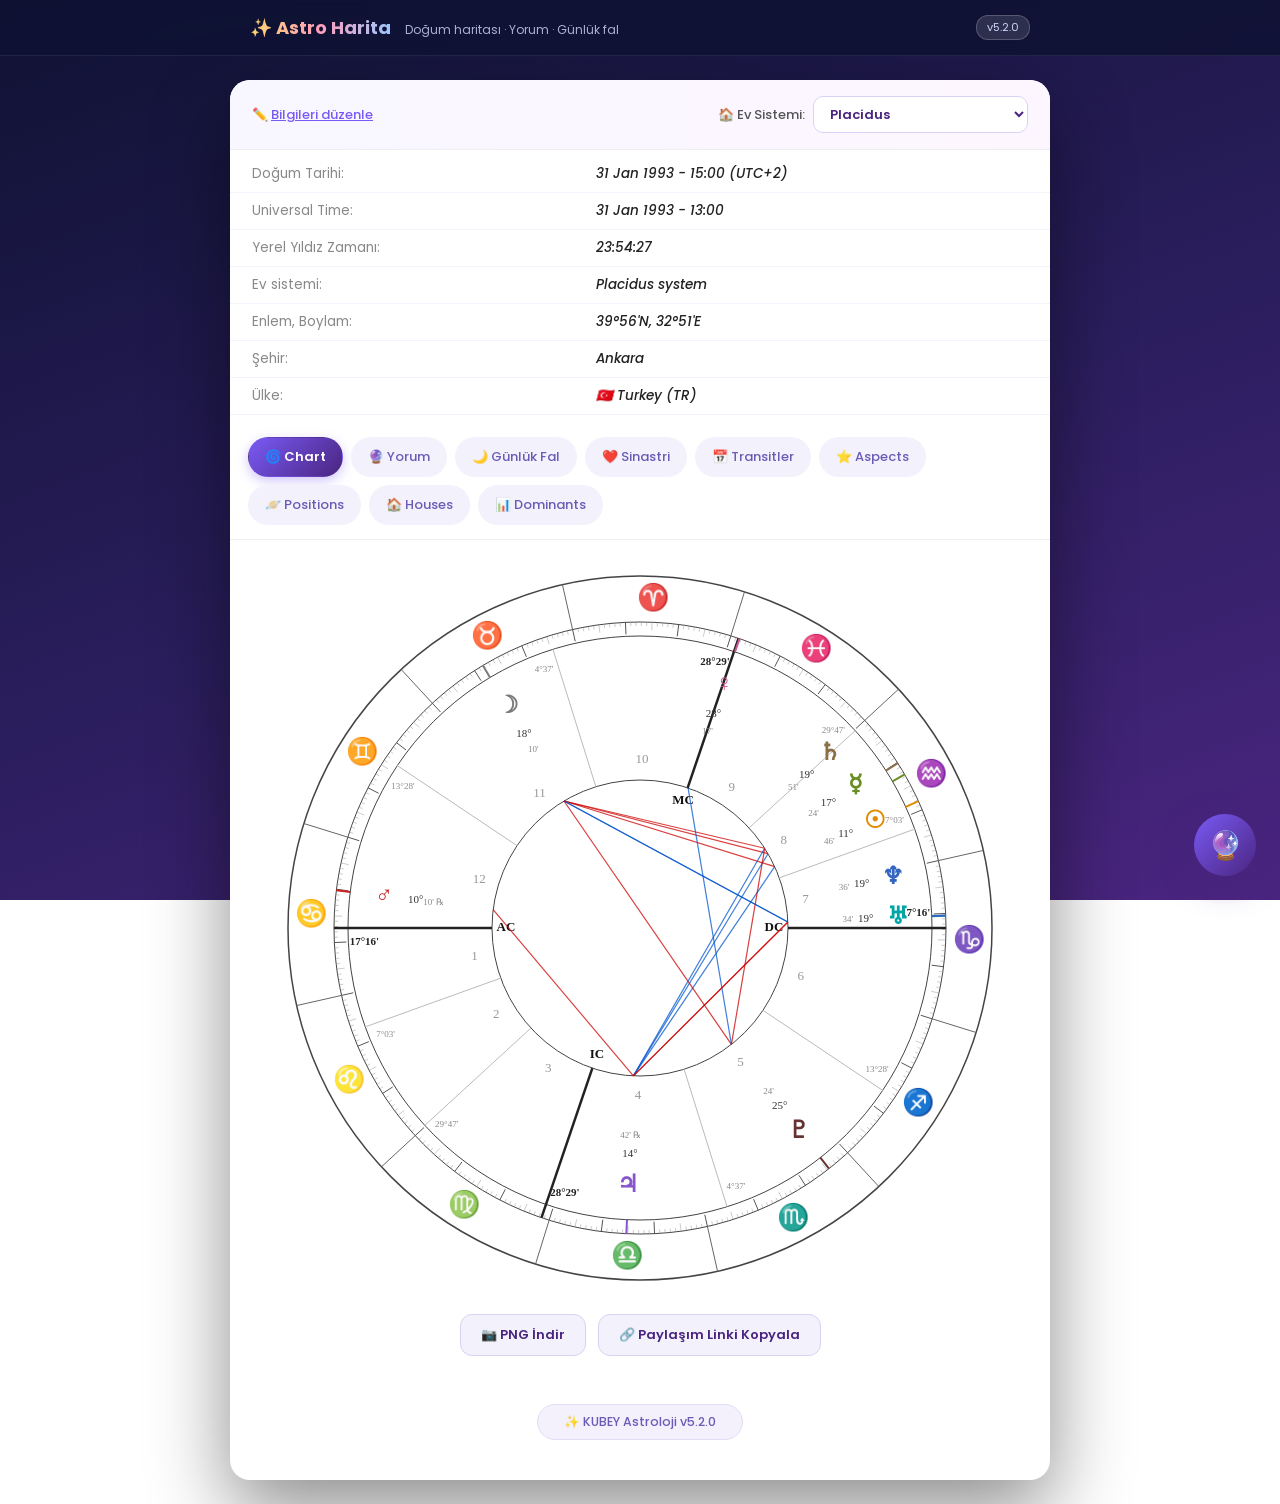
==== astrology.html @ 1fb25873 "v5.2.0 - Chatbot önce tüm harita verisini öğrenir (gezegenler, evler, açılar, elementler, bugünün tr" ====
<!DOCTYPE html>
<html lang="tr">
<head>
    <meta charset="UTF-8">
    <meta name="viewport" content="width=device-width, initial-scale=1.0">
    <title>Astro Harita - Doğum Haritası, Yorum & Günlük Fal</title>
    <meta name="theme-color" content="#2b1e5e">
    <link rel="manifest" href="manifest.json">
    <link rel="icon" type="image/png" href="icon-192.png">
    <link rel="apple-touch-icon" href="icon-192.png">
    <meta name="apple-mobile-web-app-capable" content="yes">
    <meta name="apple-mobile-web-app-status-bar-style" content="black-translucent">
    <link rel="preconnect" href="https://fonts.googleapis.com">
    <link href="https://fonts.googleapis.com/css2?family=Poppins:wght@300;400;500;600;700&display=swap" rel="stylesheet">
    <link rel="stylesheet" href="astrology.css?v=5.2.0">
</head>
<body>
    <!-- Üst Bar -->
    <div class="top-bar">
        <div class="top-bar-inner">
            <div>
                <span class="top-bar-title">✨ Astro Harita</span>
                <span class="top-bar-sub">Doğum haritası · Yorum · Günlük fal</span>
            </div>
            <span class="badge">v5.2.0</span>
        </div>
    </div>

    <div class="page">
        <!-- Kontrol satırı -->
        <div class="edit-link-row">
            <a href="#" id="edit-toggle">✏️ <span>Bilgileri düzenle</span></a>
            <span class="hsys-picker">
                <label for="house-system">🏠 Ev Sistemi:</label>
                <select id="house-system">
                    <option value="placidus" selected>Placidus</option>
                    <option value="koch">Koch</option>
                    <option value="whole">Whole Sign (Bütün Burç)</option>
                    <option value="equal">Equal (Eşit Ev)</option>
                    <option value="porphyry">Porphyry</option>
                    <option value="regiomontanus">Regiomontanus</option>
                    <option value="campanus">Campanus</option>
                </select>
            </span>
        </div>

        <!-- Doğum Bilgileri Formu -->
        <div class="birth-form" id="birth-form" style="display:none;">
            <div class="form-grid">
                <div>
                    <label>Doğum Tarihi</label>
                    <input type="date" id="birth-date" value="1993-01-31">
                </div>
                <div>
                    <label>Doğum Saati</label>
                    <input type="time" id="birth-time" value="15:00">
                </div>
                <div>
                    <label>Şehir</label>
                    <select id="city">
                        <option value="ankara" data-lat="39.9334" data-lon="32.8597" data-tz="2" selected>Ankara</option>
                        <option value="istanbul" data-lat="41.0082" data-lon="28.9784" data-tz="2">İstanbul</option>
                        <option value="izmir" data-lat="38.4237" data-lon="27.1428" data-tz="2">İzmir</option>
                        <option value="antalya" data-lat="36.8969" data-lon="30.7133" data-tz="2">Antalya</option>
                        <option value="bursa" data-lat="40.1885" data-lon="29.0610" data-tz="2">Bursa</option>
                        <option value="adana" data-lat="37.0000" data-lon="35.3213" data-tz="2">Adana</option>
                        <option value="konya" data-lat="37.8746" data-lon="32.4932" data-tz="2">Konya</option>
                        <option value="trabzon" data-lat="41.0027" data-lon="39.7168" data-tz="2">Trabzon</option>
                        <option value="diyarbakir" data-lat="37.9144" data-lon="40.2306" data-tz="2">Diyarbakır</option>
                        <option value="van" data-lat="38.4891" data-lon="43.4089" data-tz="2">Van</option>
                    </select>
                </div>
            </div>
            <button id="calc-btn" class="calc-btn">✨ Haritayı Hesapla</button>
        </div>

        <!-- Bilgi Tablosu -->
        <table class="info-table">
            <tr><td class="label">Doğum Tarihi:</td><td class="value" id="info-date">-</td></tr>
            <tr><td class="label">Universal Time:</td><td class="value" id="info-ut">-</td></tr>
            <tr><td class="label">Yerel Yıldız Zamanı:</td><td class="value" id="info-lst">-</td></tr>
            <tr><td class="label">Ev sistemi:</td><td class="value" id="info-hsys"><i>Placidus system</i></td></tr>
            <tr><td class="label">Enlem, Boylam:</td><td class="value" id="info-coords">-</td></tr>
            <tr><td class="label">Şehir:</td><td class="value" id="info-city">-</td></tr>
            <tr><td class="label">Ülke:</td><td class="value">🇹🇷 <i>Turkey (TR)</i></td></tr>
        </table>

        <!-- Sekmeler -->
        <div class="tabs">
            <button class="tab active" data-tab="chart">🌀 Chart</button>
            <button class="tab" data-tab="yorum">🔮 Yorum</button>
            <button class="tab" data-tab="daily">🌙 Günlük Fal</button>
            <button class="tab" data-tab="synastry">❤️ Sinastri</button>
            <button class="tab" data-tab="transits">📅 Transitler</button>
            <button class="tab" data-tab="aspects">⭐ Aspects</button>
            <button class="tab" data-tab="positions">🪐 Positions</button>
            <button class="tab" data-tab="houses">🏠 Houses</button>
            <button class="tab" data-tab="dominants">📊 Dominants</button>
        </div>

        <!-- Sekme İçerikleri -->
        <div class="tab-content active" id="tab-chart">
            <div class="chart-holder">
                <canvas id="wheel" width="740" height="740"></canvas>
            </div>
            <div class="chart-actions">
                <button id="btn-png" class="action-btn">📷 PNG İndir</button>
                <button id="btn-share" class="action-btn">🔗 Paylaşım Linki Kopyala</button>
            </div>
        </div>

        <div class="tab-content" id="tab-yorum">
            <div id="interpretation-content" class="reading"></div>
        </div>

        <div class="tab-content" id="tab-daily">
            <div id="daily-content" class="reading"></div>
        </div>

        <div class="tab-content" id="tab-synastry">
            <div class="syn-form">
                <h4>❤️ Partner Doğum Bilgileri</h4>
                <p class="syn-note">Sizin haritanız yukarıdaki bilgilerden alınır; partnerinizin bilgilerini girin ve uyumu hesaplayın.</p>
                <div class="form-grid">
                    <div>
                        <label>Doğum Tarihi</label>
                        <input type="date" id="p-date" value="1995-03-24">
                    </div>
                    <div>
                        <label>Doğum Saati</label>
                        <input type="time" id="p-time" value="07:30">
                    </div>
                    <div>
                        <label>Şehir</label>
                        <select id="p-city"></select>
                    </div>
                </div>
                <button id="syn-btn" class="calc-btn">💞 Uyumu Hesapla</button>
            </div>
            <div id="synastry-content" class="reading"></div>
        </div>

        <div class="tab-content" id="tab-transits">
            <div id="transits-content" class="reading"></div>
        </div>

        <div class="tab-content" id="tab-aspects">
            <table class="data-table" id="aspects-table">
                <thead><tr><th>Gezegen</th><th>Aspect</th><th>Gezegen</th><th>Orb</th></tr></thead>
                <tbody></tbody>
            </table>
        </div>

        <div class="tab-content" id="tab-positions">
            <table class="data-table" id="positions-table">
                <thead><tr><th>Gezegen</th><th>Burç</th><th>Derece</th><th>Ev</th></tr></thead>
                <tbody></tbody>
            </table>
        </div>

        <div class="tab-content" id="tab-houses">
            <table class="data-table" id="houses-table">
                <thead><tr><th>Ev</th><th>Burç</th><th>Derece</th></tr></thead>
                <tbody></tbody>
            </table>
        </div>

        <div class="tab-content" id="tab-dominants">
            <div id="dominants-content"></div>
        </div>

        <div class="footer-pill">✨ KUBEY Astroloji v5.2.0</div>
    </div>

    <!-- Chatbot -->
    <button id="chat-fab" title="Astro Chat">🔮</button>
    <div id="chat-panel">
        <div class="chat-header">
            <span>🔮 Astro Chat</span>
            <span>
                <button id="chat-settings" title="API Anahtarı">⚙️</button>
                <button id="chat-close" title="Kapat">✕</button>
            </span>
        </div>
        <div class="chat-key-row" id="chat-key-row" style="display:none;">
            <input type="password" id="api-key-input" placeholder="OpenAI API anahtarı (sk-...)">
            <button id="api-key-save">Kaydet</button>
        </div>
        <div class="chat-messages" id="chat-messages">
            <div class="msg bot">Merhaba! 🌟 Ben Astro Chat — ChatGPT destekli astroloji asistanınım. Önce haritanın TÜM verilerini (gezegenler, evler, açılar, elementler, bugünün transitleri) öğrenirim, sonra yorumlarımı bu verilerin tamamı üzerinden yaparım. "Yükselenim ne anlama geliyor?", "Aşk hayatım nasıl olacak?", "Bugün günüm nasıl geçecek?" diye sorabilirsin ✨</div>
        </div>
        <div class="chat-input-row">
            <input type="text" id="chat-input" placeholder="Sorunu yaz...">
            <button id="chat-send">➤</button>
        </div>
    </div>

    <script src="astrology.js?v=5.2.0"></script>
</body>
</html>
---- astrology.css ----
* {
    margin: 0;
    padding: 0;
    box-sizing: border-box;
}

body {
    font-family: 'Poppins', 'Segoe UI', Verdana, sans-serif;
    background: linear-gradient(160deg, #0f1233 0%, #2b1e5e 55%, #4a2580 100%);
    background-attachment: fixed;
    color: #333;
    font-size: 14px;
    min-height: 100vh;
}

/* Üst bar */
.top-bar {
    background: rgba(15, 18, 51, 0.85);
    backdrop-filter: blur(8px);
    color: white;
    position: sticky;
    top: 0;
    z-index: 50;
    border-bottom: 1px solid rgba(255,255,255,0.08);
}

.top-bar-inner {
    max-width: 820px;
    margin: 0 auto;
    padding: 14px 20px;
    display: flex;
    justify-content: space-between;
    align-items: center;
}

.top-bar-title {
    font-weight: 700;
    font-size: 18px;
    background: linear-gradient(90deg, #ffd76e, #ff9dbb, #9dc7ff);
    -webkit-background-clip: text;
    -webkit-text-fill-color: transparent;
    background-clip: text;
}

.top-bar-sub {
    color: #a9b1d6;
    font-size: 12px;
    margin-left: 10px;
}

.badge {
    background: rgba(255,255,255,0.12);
    border: 1px solid rgba(255,255,255,0.2);
    padding: 3px 10px;
    border-radius: 12px;
    font-size: 11px;
    color: #cfd6f5;
}

.page {
    max-width: 820px;
    margin: 24px auto;
    background: #ffffff;
    border-radius: 20px;
    overflow: hidden;
    box-shadow: 0 30px 80px rgba(0,0,0,0.45);
    padding-bottom: 40px;
}

/* Kontrol satırı */
.edit-link-row {
    padding: 16px 22px;
    border-bottom: 1px solid #eee;
    display: flex;
    align-items: center;
    justify-content: space-between;
    flex-wrap: wrap;
    gap: 10px;
    background: linear-gradient(90deg, #f8f7ff, #fdf6ff);
}

.edit-link-row a {
    color: #7a5af5;
    text-decoration: none;
    font-size: 13px;
    font-weight: 500;
}

.edit-link-row a span { text-decoration: underline; }
.edit-link-row a:hover { color: #4a2580; }

.hsys-picker {
    display: flex;
    align-items: center;
    gap: 8px;
    font-size: 13px;
    color: #555;
    font-weight: 500;
}

.hsys-picker select {
    padding: 7px 12px;
    border: 1.5px solid #d9d2f5;
    border-radius: 10px;
    font-size: 13px;
    background: white;
    color: #4a2580;
    font-weight: 600;
    cursor: pointer;
    font-family: inherit;
}

.hsys-picker select:focus {
    outline: none;
    border-color: #7a5af5;
    box-shadow: 0 0 0 3px rgba(122, 90, 245, 0.15);
}

/* Form */
.birth-form {
    padding: 20px 22px;
    background: #faf9ff;
    border-bottom: 1px solid #eee;
}

.form-grid {
    display: grid;
    grid-template-columns: repeat(auto-fit, minmax(170px, 1fr));
    gap: 14px;
    margin-bottom: 14px;
}

.birth-form label {
    display: block;
    font-size: 12px;
    color: #777;
    margin-bottom: 5px;
    font-weight: 500;
}

.birth-form input,
.birth-form select {
    width: 100%;
    padding: 10px 12px;
    border: 1.5px solid #ddd;
    border-radius: 10px;
    font-size: 13px;
    background: white;
    font-family: inherit;
}

.birth-form input:focus,
.birth-form select:focus {
    outline: none;
    border-color: #7a5af5;
    box-shadow: 0 0 0 3px rgba(122, 90, 245, 0.12);
}

.calc-btn {
    background: linear-gradient(135deg, #7a5af5, #4a2580);
    color: white;
    border: none;
    padding: 12px 28px;
    border-radius: 12px;
    font-size: 14px;
    font-weight: 600;
    cursor: pointer;
    font-family: inherit;
    box-shadow: 0 6px 18px rgba(122, 90, 245, 0.35);
    transition: transform .15s, box-shadow .15s;
}

.calc-btn:hover {
    transform: translateY(-2px);
    box-shadow: 0 10px 24px rgba(122, 90, 245, 0.5);
}

/* Bilgi tablosu */
.info-table {
    width: 100%;
    border-collapse: collapse;
    margin: 6px 0;
}

.info-table td {
    padding: 8px 22px;
    font-size: 13.5px;
    border-bottom: 1px solid #f4f3fb;
}

.info-table .label { color: #888; width: 42%; }
.info-table .value { color: #222; font-style: italic; font-weight: 500; }

/* Sekmeler */
.tabs {
    display: flex;
    flex-wrap: wrap;
    gap: 8px;
    padding: 16px 18px 14px;
    border-bottom: 1px solid #eee;
}

.tab {
    padding: 9px 16px;
    background: #f3f1fc;
    border: 1.5px solid transparent;
    border-radius: 20px;
    color: #6b5bb5;
    font-size: 13px;
    font-weight: 500;
    cursor: pointer;
    font-family: inherit;
    transition: all .15s;
}

.tab:hover { background: #e9e5fa; }

.tab.active {
    background: linear-gradient(135deg, #7a5af5, #4a2580);
    color: white;
    font-weight: 600;
    box-shadow: 0 4px 12px rgba(122, 90, 245, 0.35);
}

/* Sekme içerikleri */
.tab-content { display: none; padding: 18px 14px; }
.tab-content.active { display: block; }

.chart-holder { display: flex; justify-content: center; }
#wheel { max-width: 100%; height: auto; }

/* Veri tabloları */
.data-table {
    width: 100%;
    border-collapse: collapse;
    font-size: 13px;
}

.data-table th {
    background: linear-gradient(135deg, #7a5af5, #4a2580);
    color: white;
    padding: 10px 12px;
    text-align: left;
    font-size: 12.5px;
    font-weight: 600;
}

.data-table th:first-child { border-radius: 10px 0 0 0; }
.data-table th:last-child { border-radius: 0 10px 0 0; }

.data-table td {
    padding: 8px 12px;
    border-bottom: 1px solid #f0eefa;
}

.data-table tr:nth-child(even) { background: #faf9ff; }

/* Yorum & Günlük Fal */
.reading { padding: 4px 8px; }

.reading .r-card {
    background: linear-gradient(135deg, #faf9ff, #f4f0ff);
    border: 1px solid #e8e2fa;
    border-left: 4px solid #7a5af5;
    border-radius: 12px;
    padding: 16px 18px;
    margin-bottom: 14px;
}

.reading .r-card h4 {
    color: #4a2580;
    font-size: 14.5px;
    margin-bottom: 8px;
    font-weight: 600;
}

.reading .r-card p {
    color: #444;
    line-height: 1.7;
    font-size: 13.5px;
    margin-bottom: 6px;
}

.reading .r-card.gold { border-left-color: #e5a53a; background: linear-gradient(135deg, #fffcf4, #fdf6e5); }
.reading .r-card.gold h4 { color: #9a6b12; }
.reading .r-card.blue { border-left-color: #3a7bd5; background: linear-gradient(135deg, #f4f9ff, #eaf3ff); }
.reading .r-card.blue h4 { color: #1e4f94; }
.reading .r-card.red { border-left-color: #d55; background: linear-gradient(135deg, #fff6f6, #ffecec); }
.reading .r-card.red h4 { color: #a33; }

.daily-stars { font-size: 20px; letter-spacing: 3px; }

.daily-date {
    text-align: center;
    color: #7a5af5;
    font-weight: 600;
    font-size: 15px;
    margin-bottom: 14px;
}

/* Dominants */
#dominants-content { padding: 8px; }
.dom-section { margin-bottom: 18px; }

.dom-section h4 {
    color: #4a2580;
    margin-bottom: 10px;
    font-size: 14px;
    font-weight: 600;
}

.dom-bar {
    display: flex;
    align-items: center;
    margin-bottom: 7px;
    font-size: 13px;
}

.dom-bar .dom-label { width: 90px; color: #555; }

.dom-bar .dom-track {
    flex: 1;
    height: 14px;
    background: #f0eefa;
    border-radius: 7px;
    overflow: hidden;
    margin: 0 8px;
}

.dom-bar .dom-fill { height: 100%; border-radius: 7px; }

/* Footer */
.footer-pill {
    margin: 30px auto 0;
    width: fit-content;
    background: #f4f1fd;
    border: 1px solid #e2dcf7;
    border-radius: 20px;
    padding: 8px 26px;
    font-size: 12.5px;
    color: #6b5bb5;
    font-weight: 500;
}

/* ============ CHATBOT ============ */
#chat-fab {
    position: fixed;
    bottom: 24px;
    right: 24px;
    width: 62px;
    height: 62px;
    border-radius: 50%;
    border: none;
    background: linear-gradient(135deg, #7a5af5, #4a2580);
    color: white;
    font-size: 28px;
    cursor: pointer;
    box-shadow: 0 10px 30px rgba(74, 37, 128, 0.55);
    z-index: 100;
    transition: transform .2s;
}

#chat-fab:hover { transform: scale(1.1) rotate(10deg); }

#chat-panel {
    position: fixed;
    bottom: 100px;
    right: 24px;
    width: 350px;
    max-width: calc(100vw - 40px);
    height: 480px;
    max-height: calc(100vh - 140px);
    background: white;
    border-radius: 18px;
    box-shadow: 0 24px 70px rgba(0,0,0,0.4);
    display: none;
    flex-direction: column;
    overflow: hidden;
    z-index: 100;
}

#chat-panel.open { display: flex; }

.chat-header {
    background: linear-gradient(135deg, #7a5af5, #4a2580);
    color: white;
    padding: 13px 16px;
    display: flex;
    justify-content: space-between;
    align-items: center;
    font-weight: 600;
    font-size: 14.5px;
}

.chat-header button {
    background: rgba(255,255,255,0.15);
    border: none;
    color: white;
    width: 28px;
    height: 28px;
    border-radius: 8px;
    cursor: pointer;
    font-size: 13px;
    margin-left: 6px;
}

.chat-header button:hover { background: rgba(255,255,255,0.3); }

.chat-key-row {
    display: flex;
    gap: 6px;
    padding: 10px;
    background: #f4f1fd;
    border-bottom: 1px solid #e2dcf7;
}

.chat-key-row input {
    flex: 1;
    padding: 8px 10px;
    border: 1.5px solid #d9d2f5;
    border-radius: 8px;
    font-size: 12px;
    font-family: inherit;
}

.chat-key-row button {
    padding: 8px 14px;
    background: #7a5af5;
    color: white;
    border: none;
    border-radius: 8px;
    font-size: 12px;
    cursor: pointer;
    font-family: inherit;
    font-weight: 600;
}

.chat-messages {
    flex: 1;
    overflow-y: auto;
    padding: 14px;
    display: flex;
    flex-direction: column;
    gap: 10px;
    background: #faf9ff;
}

.msg {
    max-width: 85%;
    padding: 10px 13px;
    border-radius: 14px;
    font-size: 13px;
    line-height: 1.6;
    white-space: pre-wrap;
    word-wrap: break-word;
}

.msg.bot {
    background: white;
    border: 1px solid #e8e2fa;
    color: #333;
    align-self: flex-start;
    border-bottom-left-radius: 4px;
}

.msg.user {
    background: linear-gradient(135deg, #7a5af5, #5a3aa5);
    color: white;
    align-self: flex-end;
    border-bottom-right-radius: 4px;
}

.msg.typing { color: #999; font-style: italic; }

.chat-input-row {
    display: flex;
    gap: 8px;
    padding: 12px;
    background: white;
    border-top: 1px solid #eee;
}

.chat-input-row input {
    flex: 1;
    padding: 10px 14px;
    border: 1.5px solid #ddd;
    border-radius: 20px;
    font-size: 13px;
    font-family: inherit;
}

.chat-input-row input:focus {
    outline: none;
    border-color: #7a5af5;
}

.chat-input-row button {
    width: 42px;
    height: 42px;
    border-radius: 50%;
    border: none;
    background: linear-gradient(135deg, #7a5af5, #4a2580);
    color: white;
    font-size: 16px;
    cursor: pointer;
}

/* ============ HARİTA AKSİYONLARI (PNG / Paylaş) ============ */
.chart-actions {
    display: flex;
    justify-content: center;
    gap: 12px;
    margin-top: 16px;
    flex-wrap: wrap;
}

.action-btn {
    padding: 10px 20px;
    background: #f3f1fc;
    border: 1.5px solid #d9d2f5;
    border-radius: 12px;
    color: #4a2580;
    font-size: 13px;
    font-weight: 600;
    cursor: pointer;
    font-family: inherit;
    transition: all .15s;
}

.action-btn:hover {
    background: linear-gradient(135deg, #7a5af5, #4a2580);
    color: white;
    border-color: transparent;
    box-shadow: 0 6px 16px rgba(122, 90, 245, 0.4);
}

/* ============ SİNASTRİ ============ */
.syn-form {
    background: linear-gradient(135deg, #fff5f8, #fdeef4);
    border: 1px solid #f7d4e2;
    border-radius: 14px;
    padding: 18px 20px;
    margin-bottom: 18px;
}

.syn-form h4 {
    color: #b03060;
    font-size: 15px;
    margin-bottom: 4px;
    font-weight: 600;
}

.syn-note {
    color: #997;
    font-size: 12px;
    margin-bottom: 12px;
}

.syn-form label {
    display: block;
    font-size: 12px;
    color: #777;
    margin-bottom: 5px;
    font-weight: 500;
}

.syn-form input,
.syn-form select {
    width: 100%;
    padding: 10px 12px;
    border: 1.5px solid #eeced9;
    border-radius: 10px;
    font-size: 13px;
    background: white;
    font-family: inherit;
}

.syn-form input:focus,
.syn-form select:focus {
    outline: none;
    border-color: #e0507a;
    box-shadow: 0 0 0 3px rgba(224, 80, 122, 0.12);
}

.syn-form .calc-btn {
    background: linear-gradient(135deg, #e0507a, #b03060);
    box-shadow: 0 6px 18px rgba(224, 80, 122, 0.35);
}

.syn-score-card {
    text-align: center;
    background: linear-gradient(135deg, #fff5f8, #f8eefd);
    border: 1px solid #f0d8ec;
    border-radius: 16px;
    padding: 24px 18px;
    margin-bottom: 16px;
}

.syn-big {
    font-size: 52px;
    font-weight: 700;
    background: linear-gradient(135deg, #e0507a, #7a5af5);
    -webkit-background-clip: text;
    -webkit-text-fill-color: transparent;
    background-clip: text;
    line-height: 1.1;
}

.syn-verdict {
    color: #555;
    font-size: 14px;
    font-weight: 500;
    margin: 8px 0;
}

.syn-pair-line {
    color: #8a7aa5;
    font-size: 12.5px;
    margin-top: 8px;
}

/* ============ AY FAZI ============ */
.moon-phase-card {
    display: flex;
    align-items: center;
    gap: 18px;
    background: linear-gradient(135deg, #1a1f4d, #2b1e5e);
    border-radius: 16px;
    padding: 18px 20px;
    margin-bottom: 14px;
    color: #e8e6ff;
}

.mp-emoji { font-size: 52px; line-height: 1; }

.moon-phase-card h4 {
    color: #ffd76e;
    font-size: 15px;
    margin-bottom: 6px;
    font-weight: 600;
}

.moon-phase-card p {
    font-size: 13px;
    line-height: 1.6;
    color: #cfd0ee;
    margin-bottom: 4px;
}

.mp-next { font-size: 12px !important; color: #a9b1d6 !important; }
.mp-next strong { color: #ffd76e; }

/* ============ TRANSİT TAKVİMİ ============ */
.t-badge {
    display: inline-block;
    width: 24px;
    height: 24px;
    line-height: 24px;
    text-align: center;
    border-radius: 50%;
    font-size: 13px;
    margin-right: 4px;
    font-weight: bold;
}

.t-badge.soft { background: #e2f2e5; color: #2c7a3d; }
.t-badge.hard { background: #fde3e3; color: #b33; }

/* Responsive */
@media (max-width: 840px) {
    .page { margin: 0; border-radius: 0; }
    .tab { padding: 7px 11px; font-size: 12px; }
    .syn-big { font-size: 42px; }
    .moon-phase-card { flex-direction: column; text-align: center; gap: 8px; }
}
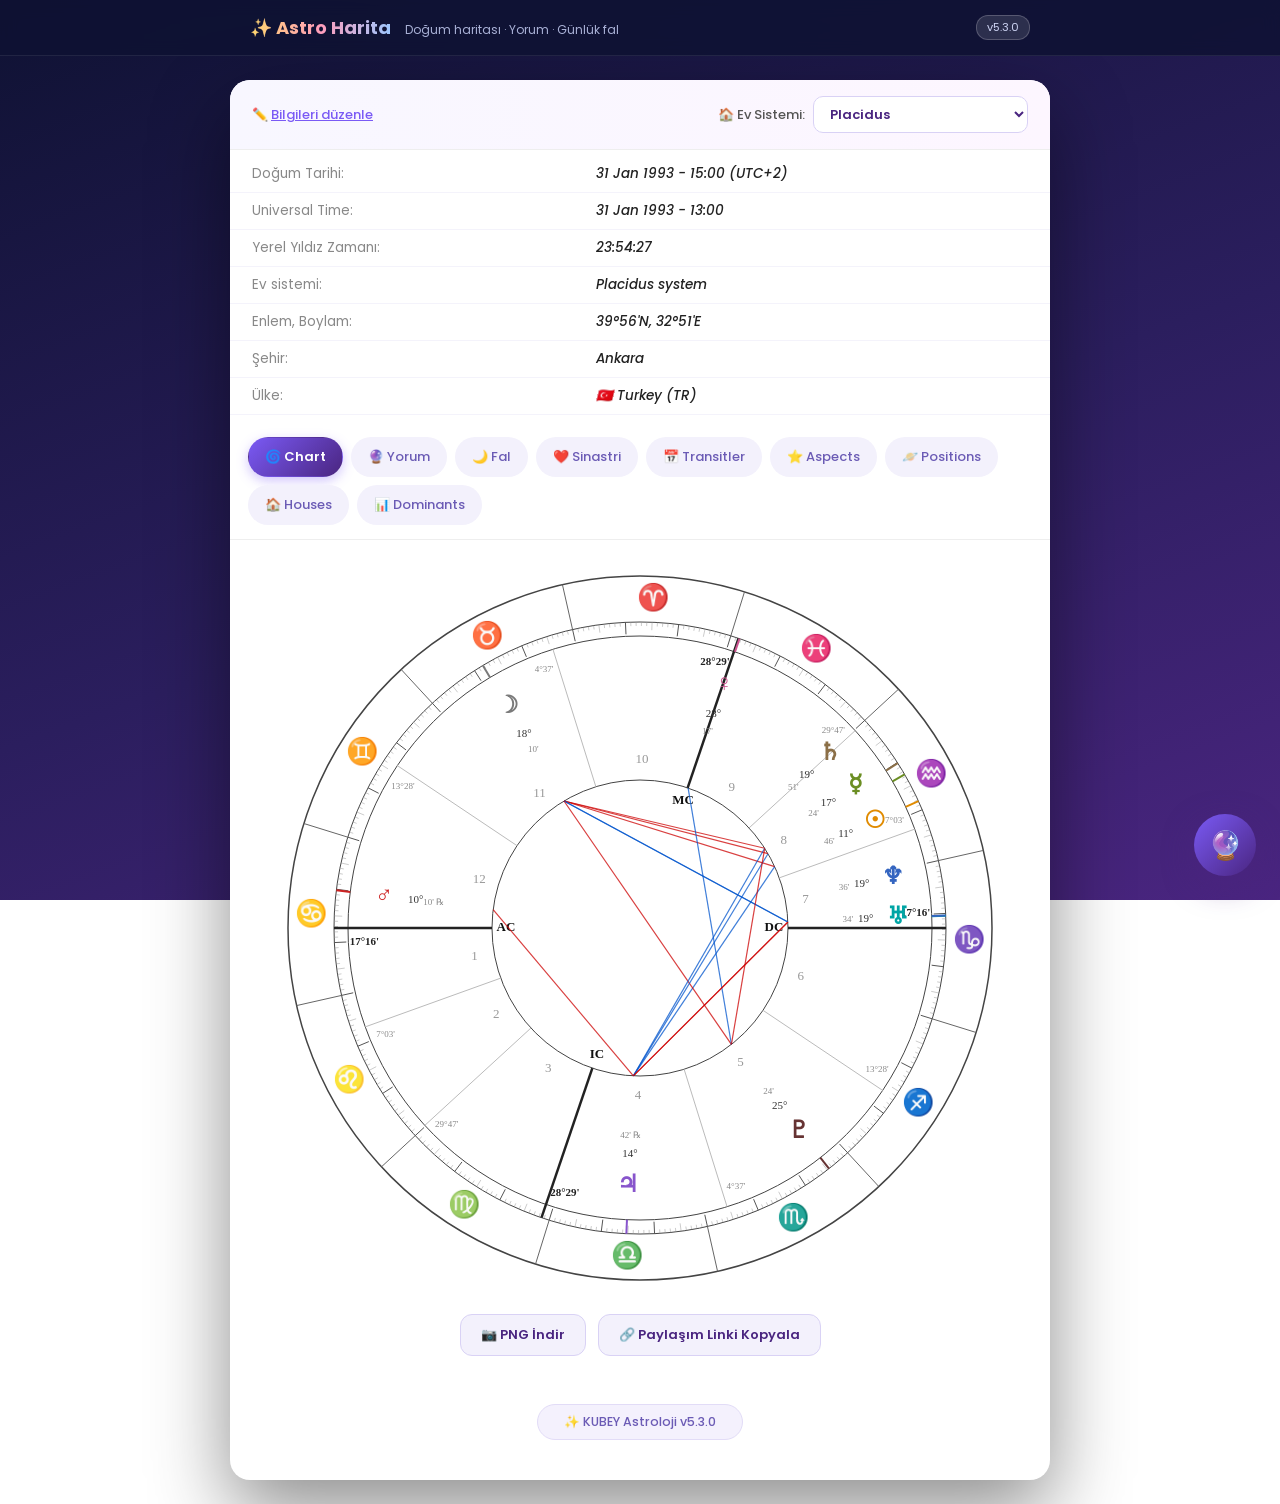
==== commit 46fba5ee: "v5.3.0 - Kısa/Detaylı yorum seçici (harita yöneticisi, tüm gezegenler, element+nitelik analizi, retr" ====
--- a/astrology.html
+++ b/astrology.html
@@ -12,7 +12,7 @@
     <meta name="apple-mobile-web-app-status-bar-style" content="black-translucent">
     <link rel="preconnect" href="https://fonts.googleapis.com">
     <link href="https://fonts.googleapis.com/css2?family=Poppins:wght@300;400;500;600;700&display=swap" rel="stylesheet">
-    <link rel="stylesheet" href="astrology.css?v=5.2.0">
+    <link rel="stylesheet" href="astrology.css?v=5.3.0">
 </head>
 <body>
     <!-- Üst Bar -->
@@ -22,7 +22,7 @@
                 <span class="top-bar-title">✨ Astro Harita</span>
                 <span class="top-bar-sub">Doğum haritası · Yorum · Günlük fal</span>
             </div>
-            <span class="badge">v5.2.0</span>
+            <span class="badge">v5.3.0</span>
         </div>
     </div>
 
@@ -89,7 +89,7 @@
         <div class="tabs">
             <button class="tab active" data-tab="chart">🌀 Chart</button>
             <button class="tab" data-tab="yorum">🔮 Yorum</button>
-            <button class="tab" data-tab="daily">🌙 Günlük Fal</button>
+            <button class="tab" data-tab="daily">🌙 Fal</button>
             <button class="tab" data-tab="synastry">❤️ Sinastri</button>
             <button class="tab" data-tab="transits">📅 Transitler</button>
             <button class="tab" data-tab="aspects">⭐ Aspects</button>
@@ -110,10 +110,19 @@
         </div>
 
         <div class="tab-content" id="tab-yorum">
+            <div class="period-toggle">
+                <button class="pt-btn dt-btn active" data-mode="short">⚡ Kısa Yorum</button>
+                <button class="pt-btn dt-btn" data-mode="detailed">📜 Detaylı Yorum</button>
+            </div>
             <div id="interpretation-content" class="reading"></div>
         </div>
 
         <div class="tab-content" id="tab-daily">
+            <div class="period-toggle">
+                <button class="pt-btn fal-btn active" data-period="daily">🌙 Günlük</button>
+                <button class="pt-btn fal-btn" data-period="weekly">📆 Haftalık</button>
+                <button class="pt-btn fal-btn" data-period="monthly">🗓️ Aylık</button>
+            </div>
             <div id="daily-content" class="reading"></div>
         </div>
 
@@ -169,7 +178,7 @@
             <div id="dominants-content"></div>
         </div>
 
-        <div class="footer-pill">✨ KUBEY Astroloji v5.2.0</div>
+        <div class="footer-pill">✨ KUBEY Astroloji v5.3.0</div>
     </div>
 
     <!-- Chatbot -->
@@ -195,6 +204,6 @@
         </div>
     </div>
 
-    <script src="astrology.js?v=5.2.0"></script>
+    <script src="astrology.js?v=5.3.0"></script>
 </body>
 </html>
--- a/astrology.css
+++ b/astrology.css
@@ -650,6 +650,64 @@
 .mp-next { font-size: 12px !important; color: #a9b1d6 !important; }
 .mp-next strong { color: #ffd76e; }
 
+/* ============ DÖNEM / DETAY SEÇİCİLER ============ */
+.period-toggle {
+    display: flex;
+    gap: 8px;
+    justify-content: center;
+    margin-bottom: 16px;
+    flex-wrap: wrap;
+}
+
+.pt-btn {
+    padding: 8px 18px;
+    background: #f3f1fc;
+    border: 1.5px solid #d9d2f5;
+    border-radius: 18px;
+    color: #6b5bb5;
+    font-size: 13px;
+    font-weight: 600;
+    cursor: pointer;
+    font-family: inherit;
+    transition: all .15s;
+}
+
+.pt-btn:hover { background: #e9e5fa; }
+
+.pt-btn.active {
+    background: linear-gradient(135deg, #7a5af5, #4a2580);
+    color: white;
+    border-color: transparent;
+    box-shadow: 0 4px 12px rgba(122, 90, 245, 0.35);
+}
+
+/* ============ HAFTALIK ENERJİ LİSTESİ ============ */
+.day-row {
+    display: flex;
+    align-items: center;
+    gap: 10px;
+    padding: 6px 4px;
+    border-bottom: 1px dashed #eee6d5;
+    font-size: 13px;
+    flex-wrap: wrap;
+}
+
+.day-row:last-child { border-bottom: none; }
+.day-row .day-name { width: 150px; color: #555; font-weight: 500; }
+.day-row .day-stars { letter-spacing: 2px; }
+
+.day-tag {
+    font-size: 11px;
+    padding: 2px 10px;
+    border-radius: 10px;
+    font-weight: 600;
+}
+
+.day-tag.good-tag { background: #e2f2e5; color: #2c7a3d; }
+.day-tag.hard-tag { background: #fde3e3; color: #b33; }
+
+.ev-date { margin-top: 10px; color: #7a5af5; font-size: 12.5px; }
+
 /* ============ TRANSİT TAKVİMİ ============ */
 .t-badge {
     display: inline-block;
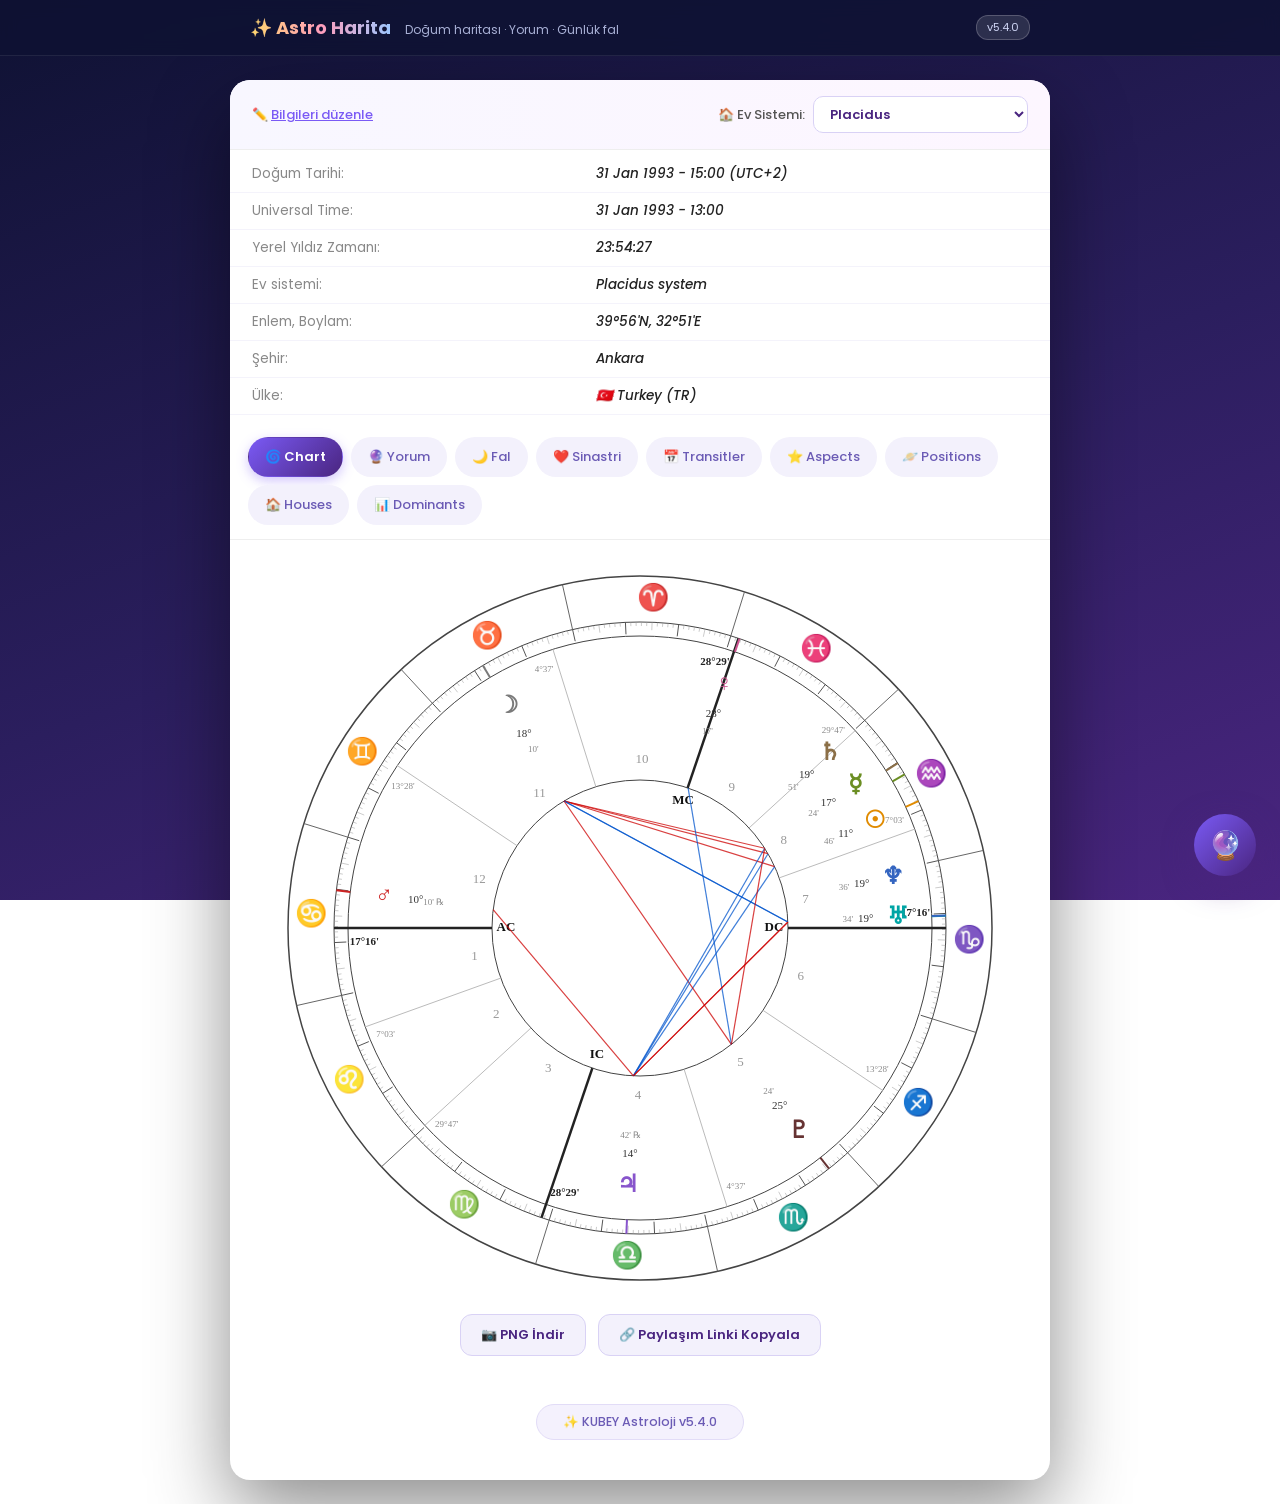
==== commit 79d2839b: "v5.4.0 - Günlük fal bol detaylı: bugünün gökyüzü (10 gezegen + retrolar), Ay'ın natal evdeki konumu," ====
--- a/astrology.html
+++ b/astrology.html
@@ -12,7 +12,7 @@
     <meta name="apple-mobile-web-app-status-bar-style" content="black-translucent">
     <link rel="preconnect" href="https://fonts.googleapis.com">
     <link href="https://fonts.googleapis.com/css2?family=Poppins:wght@300;400;500;600;700&display=swap" rel="stylesheet">
-    <link rel="stylesheet" href="astrology.css?v=5.3.0">
+    <link rel="stylesheet" href="astrology.css?v=5.4.0">
 </head>
 <body>
     <!-- Üst Bar -->
@@ -22,7 +22,7 @@
                 <span class="top-bar-title">✨ Astro Harita</span>
                 <span class="top-bar-sub">Doğum haritası · Yorum · Günlük fal</span>
             </div>
-            <span class="badge">v5.3.0</span>
+            <span class="badge">v5.4.0</span>
         </div>
     </div>
 
@@ -178,7 +178,7 @@
             <div id="dominants-content"></div>
         </div>
 
-        <div class="footer-pill">✨ KUBEY Astroloji v5.3.0</div>
+        <div class="footer-pill">✨ KUBEY Astroloji v5.4.0</div>
     </div>
 
     <!-- Chatbot -->
@@ -204,6 +204,6 @@
         </div>
     </div>
 
-    <script src="astrology.js?v=5.3.0"></script>
+    <script src="astrology.js?v=5.4.0"></script>
 </body>
 </html>
--- a/astrology.css
+++ b/astrology.css
@@ -708,6 +708,24 @@
 
 .ev-date { margin-top: 10px; color: #7a5af5; font-size: 12.5px; }
 
+/* Günlük gökyüzü ızgarası */
+.sky-grid {
+    display: grid;
+    grid-template-columns: repeat(auto-fill, minmax(160px, 1fr));
+    gap: 6px 12px;
+    margin-bottom: 10px;
+}
+
+.sky-item {
+    font-size: 12.5px;
+    color: #444;
+    background: #faf9ff;
+    border: 1px solid #eee9fb;
+    border-radius: 8px;
+    padding: 5px 9px;
+    white-space: nowrap;
+}
+
 /* ============ TRANSİT TAKVİMİ ============ */
 .t-badge {
     display: inline-block;
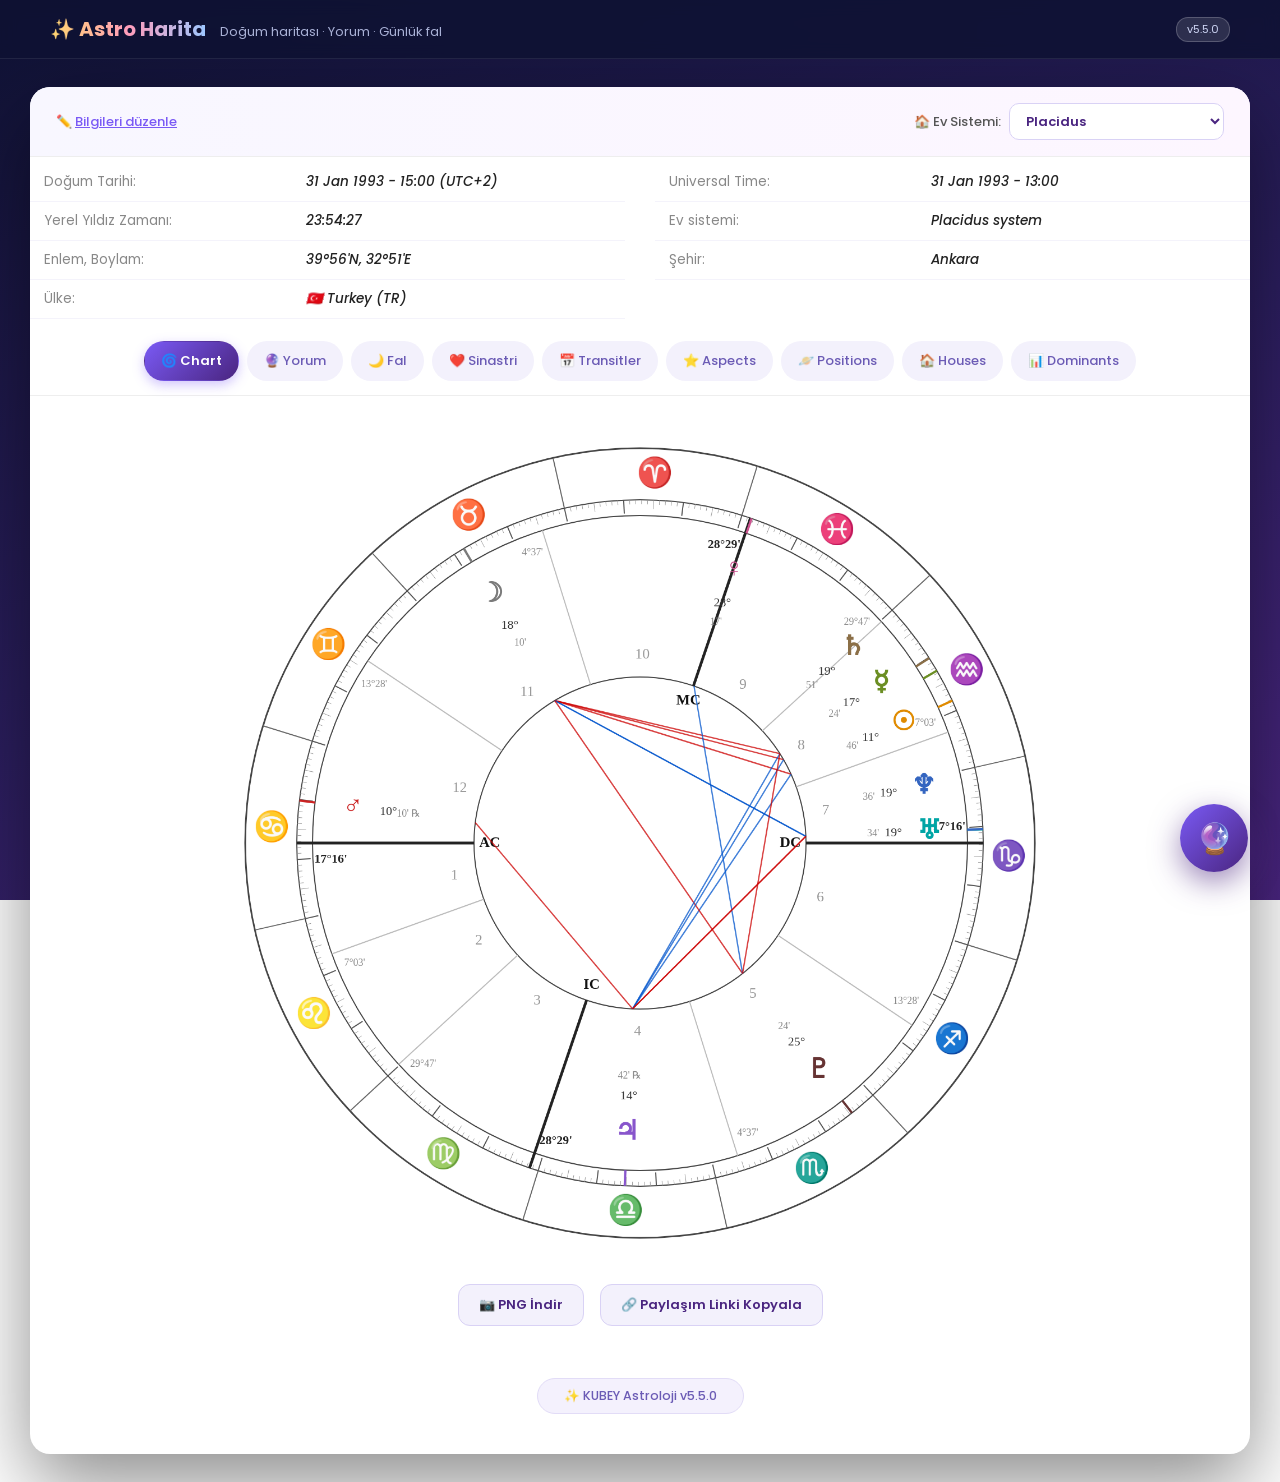
==== commit be935f67: "v5.5.0 - Tablet ve masaüstü düzeni: geniş sayfa (900/1080/1220px kademeleri), iki sütunlu okuma kart" ====
--- a/astrology.html
+++ b/astrology.html
@@ -12,7 +12,7 @@
     <meta name="apple-mobile-web-app-status-bar-style" content="black-translucent">
     <link rel="preconnect" href="https://fonts.googleapis.com">
     <link href="https://fonts.googleapis.com/css2?family=Poppins:wght@300;400;500;600;700&display=swap" rel="stylesheet">
-    <link rel="stylesheet" href="astrology.css?v=5.4.0">
+    <link rel="stylesheet" href="astrology.css?v=5.5.0">
 </head>
 <body>
     <!-- Üst Bar -->
@@ -22,7 +22,7 @@
                 <span class="top-bar-title">✨ Astro Harita</span>
                 <span class="top-bar-sub">Doğum haritası · Yorum · Günlük fal</span>
             </div>
-            <span class="badge">v5.4.0</span>
+            <span class="badge">v5.5.0</span>
         </div>
     </div>
 
@@ -178,7 +178,7 @@
             <div id="dominants-content"></div>
         </div>
 
-        <div class="footer-pill">✨ KUBEY Astroloji v5.4.0</div>
+        <div class="footer-pill">✨ KUBEY Astroloji v5.5.0</div>
     </div>
 
     <!-- Chatbot -->
@@ -204,6 +204,6 @@
         </div>
     </div>
 
-    <script src="astrology.js?v=5.4.0"></script>
+    <script src="astrology.js?v=5.5.0"></script>
 </body>
 </html>
--- a/astrology.css
+++ b/astrology.css
@@ -227,7 +227,7 @@
 .tab-content.active { display: block; }
 
 .chart-holder { display: flex; justify-content: center; }
-#wheel { max-width: 100%; height: auto; }
+#wheel { width: 740px; max-width: 100%; height: auto; }
 
 /* Veri tabloları */
 .data-table {
@@ -742,10 +742,100 @@
 .t-badge.soft { background: #e2f2e5; color: #2c7a3d; }
 .t-badge.hard { background: #fde3e3; color: #b33; }
 
-/* Responsive */
+/* ============ RESPONSIVE ============ */
+
+/* Mobil (840px altı) */
 @media (max-width: 840px) {
     .page { margin: 0; border-radius: 0; }
     .tab { padding: 7px 11px; font-size: 12px; }
     .syn-big { font-size: 42px; }
     .moon-phase-card { flex-direction: column; text-align: center; gap: 8px; }
 }
+
+/* Tablet (768px+) */
+@media (min-width: 768px) {
+    body { font-size: 14.5px; }
+    .page, .top-bar-inner { max-width: 900px; }
+    .page { margin: 28px auto; }
+    .tabs { justify-content: center; }
+    .tab-content { padding: 22px 26px; }
+    .info-table td { padding: 9px 26px; }
+    .edit-link-row, .birth-form { padding-left: 26px; padding-right: 26px; }
+    .chart-actions { gap: 16px; }
+}
+
+/* Yatay tablet / küçük masaüstü (1024px+) */
+@media (min-width: 1024px) {
+    .page, .top-bar-inner { max-width: 1080px; }
+    
+    /* Okuma kartları iki sütun */
+    .reading {
+        column-count: 2;
+        column-gap: 18px;
+        padding: 4px 10px;
+    }
+    .reading .r-card {
+        break-inside: avoid;
+        margin-bottom: 16px;
+    }
+    .reading .daily-date,
+    .reading .moon-phase-card,
+    .reading .syn-score-card {
+        column-span: all;
+    }
+    .moon-phase-card { margin-bottom: 18px; }
+    
+    /* Veri tabloları okunaklı genişlikte ortalanır */
+    .data-table { max-width: 840px; margin: 0 auto; }
+    #dominants-content { max-width: 840px; margin: 0 auto; }
+    .syn-form { max-width: 840px; margin: 0 auto 18px; }
+    #synastry-content { margin-top: 4px; }
+    
+    .chat-messages { padding: 16px; }
+}
+
+/* Büyük masaüstü (1280px+) */
+@media (min-width: 1280px) {
+    .page, .top-bar-inner { max-width: 1220px; }
+    
+    .top-bar-title { font-size: 20px; }
+    .top-bar-sub { font-size: 13px; }
+    
+    /* Bilgi tablosu iki sütunlu ızgara */
+    .info-table { padding: 4px 10px; }
+    .info-table tbody {
+        display: grid;
+        grid-template-columns: 1fr 1fr;
+        column-gap: 30px;
+    }
+    .info-table tr { display: flex; align-items: center; }
+    .info-table td { flex: 1; padding: 9px 14px; }
+    .info-table .label { flex: 0 0 44%; width: auto; }
+    
+    /* Çark daha büyük görüntülenir (yüksek çözünürlüklü render sayesinde net) */
+    #wheel { width: 830px; }
+    .chart-holder { padding: 10px 0; }
+    
+    /* Chat paneli daha geniş */
+    #chat-panel {
+        width: 430px;
+        height: 580px;
+        bottom: 110px;
+        right: 32px;
+    }
+    #chat-fab {
+        width: 68px;
+        height: 68px;
+        font-size: 30px;
+        bottom: 28px;
+        right: 32px;
+    }
+    .msg { font-size: 13.5px; }
+    
+    .sky-grid { grid-template-columns: repeat(auto-fill, minmax(180px, 1fr)); }
+}
+
+/* Çok geniş ekran (1600px+): içerik aşırı yayılmasın */
+@media (min-width: 1600px) {
+    .page, .top-bar-inner { max-width: 1320px; }
+}
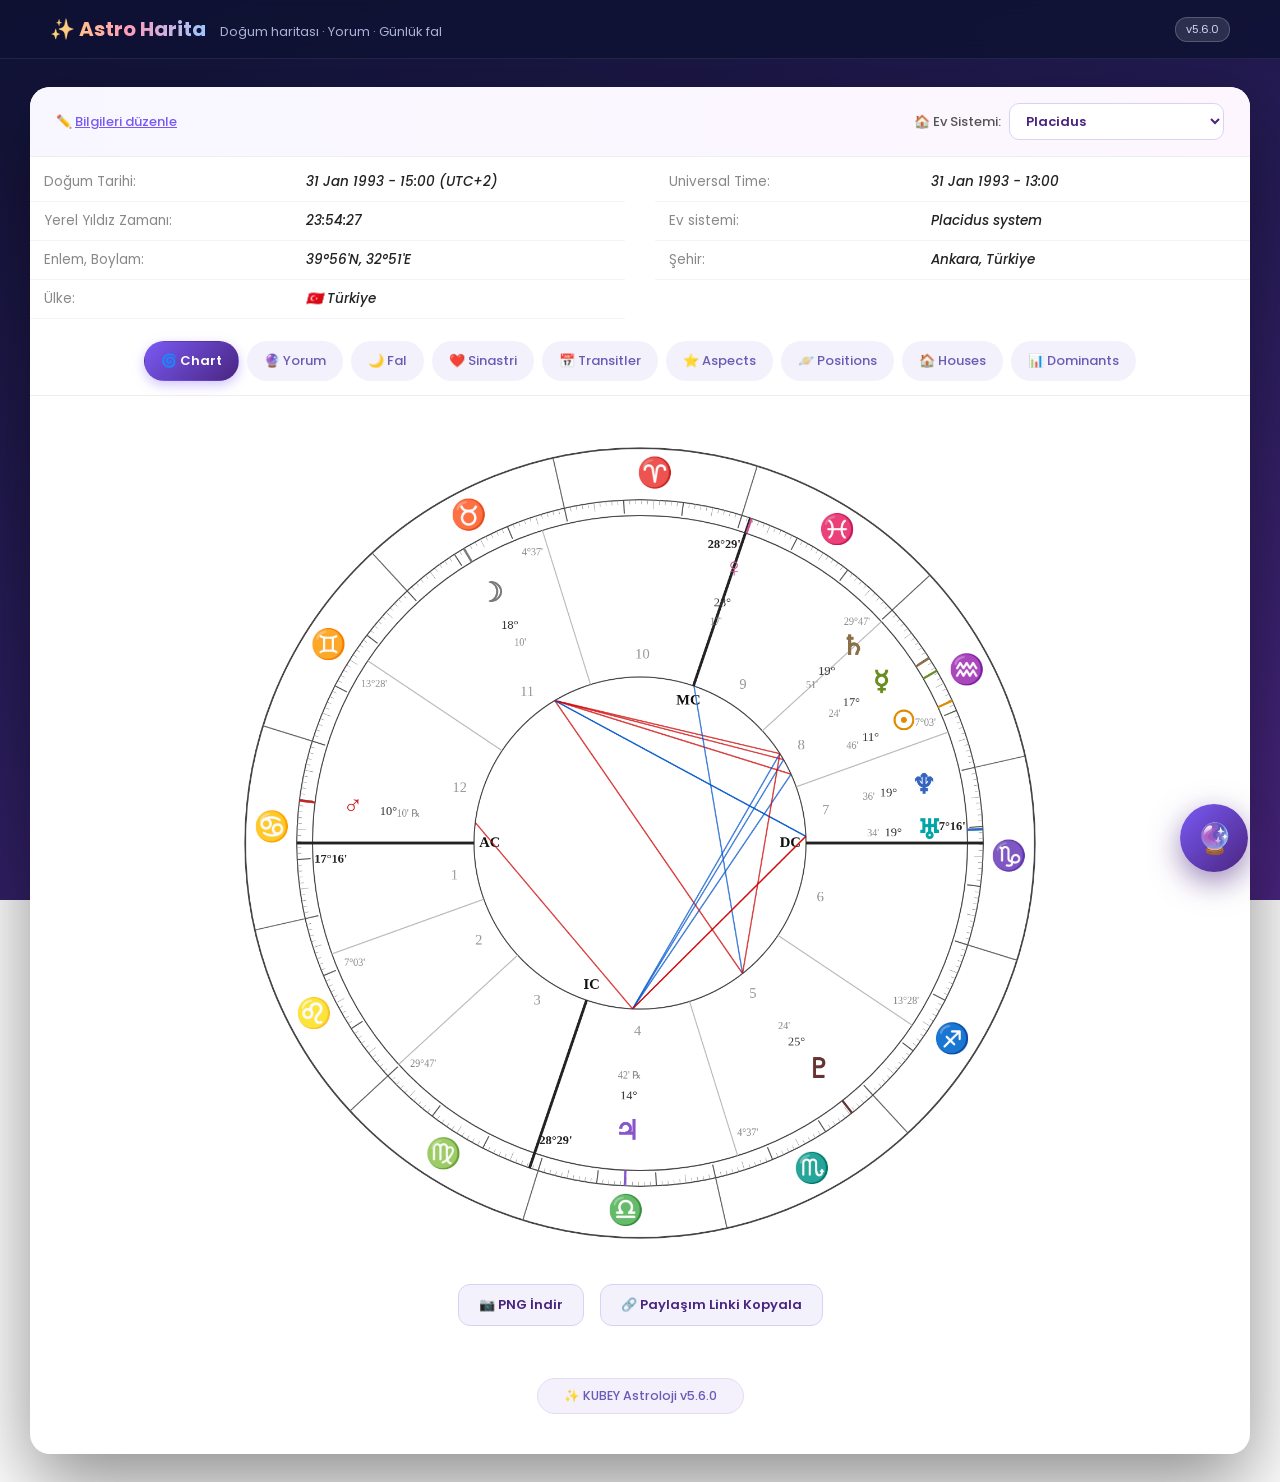
==== commit 97c6fe52: "v5.6.0 - Dünya geneli doğum yeri arama: Open-Meteo geocoding ile tüm ülke ve şehirler, IANA/Intl ile" ====
--- a/astrology.html
+++ b/astrology.html
@@ -12,7 +12,7 @@
     <meta name="apple-mobile-web-app-status-bar-style" content="black-translucent">
     <link rel="preconnect" href="https://fonts.googleapis.com">
     <link href="https://fonts.googleapis.com/css2?family=Poppins:wght@300;400;500;600;700&display=swap" rel="stylesheet">
-    <link rel="stylesheet" href="astrology.css?v=5.5.0">
+    <link rel="stylesheet" href="astrology.css?v=5.6.0">
 </head>
 <body>
     <!-- Üst Bar -->
@@ -22,7 +22,7 @@
                 <span class="top-bar-title">✨ Astro Harita</span>
                 <span class="top-bar-sub">Doğum haritası · Yorum · Günlük fal</span>
             </div>
-            <span class="badge">v5.5.0</span>
+            <span class="badge">v5.6.0</span>
         </div>
     </div>
 
@@ -55,20 +55,10 @@
                     <label>Doğum Saati</label>
                     <input type="time" id="birth-time" value="15:00">
                 </div>
-                <div>
-                    <label>Şehir</label>
-                    <select id="city">
-                        <option value="ankara" data-lat="39.9334" data-lon="32.8597" data-tz="2" selected>Ankara</option>
-                        <option value="istanbul" data-lat="41.0082" data-lon="28.9784" data-tz="2">İstanbul</option>
-                        <option value="izmir" data-lat="38.4237" data-lon="27.1428" data-tz="2">İzmir</option>
-                        <option value="antalya" data-lat="36.8969" data-lon="30.7133" data-tz="2">Antalya</option>
-                        <option value="bursa" data-lat="40.1885" data-lon="29.0610" data-tz="2">Bursa</option>
-                        <option value="adana" data-lat="37.0000" data-lon="35.3213" data-tz="2">Adana</option>
-                        <option value="konya" data-lat="37.8746" data-lon="32.4932" data-tz="2">Konya</option>
-                        <option value="trabzon" data-lat="41.0027" data-lon="39.7168" data-tz="2">Trabzon</option>
-                        <option value="diyarbakir" data-lat="37.9144" data-lon="40.2306" data-tz="2">Diyarbakır</option>
-                        <option value="van" data-lat="38.4891" data-lon="43.4089" data-tz="2">Van</option>
-                    </select>
+                <div class="city-search">
+                    <label>Doğum Yeri (dünya geneli şehir ara)</label>
+                    <input type="text" id="city-input" value="Ankara, Türkiye" placeholder="Şehir yazın: İstanbul, Berlin, New York..." autocomplete="off">
+                    <div class="city-results" id="city-results"></div>
                 </div>
             </div>
             <button id="calc-btn" class="calc-btn">✨ Haritayı Hesapla</button>
@@ -82,7 +72,7 @@
             <tr><td class="label">Ev sistemi:</td><td class="value" id="info-hsys"><i>Placidus system</i></td></tr>
             <tr><td class="label">Enlem, Boylam:</td><td class="value" id="info-coords">-</td></tr>
             <tr><td class="label">Şehir:</td><td class="value" id="info-city">-</td></tr>
-            <tr><td class="label">Ülke:</td><td class="value">🇹🇷 <i>Turkey (TR)</i></td></tr>
+            <tr><td class="label">Ülke:</td><td class="value" id="info-country">🇹🇷 <i>Türkiye</i></td></tr>
         </table>
 
         <!-- Sekmeler -->
@@ -139,9 +129,10 @@
                         <label>Doğum Saati</label>
                         <input type="time" id="p-time" value="07:30">
                     </div>
-                    <div>
-                        <label>Şehir</label>
-                        <select id="p-city"></select>
+                    <div class="city-search">
+                        <label>Doğum Yeri</label>
+                        <input type="text" id="p-city-input" value="Ankara, Türkiye" placeholder="Şehir ara..." autocomplete="off">
+                        <div class="city-results" id="p-city-results"></div>
                     </div>
                 </div>
                 <button id="syn-btn" class="calc-btn">💞 Uyumu Hesapla</button>
@@ -178,7 +169,7 @@
             <div id="dominants-content"></div>
         </div>
 
-        <div class="footer-pill">✨ KUBEY Astroloji v5.5.0</div>
+        <div class="footer-pill">✨ KUBEY Astroloji v5.6.0</div>
     </div>
 
     <!-- Chatbot -->
@@ -204,6 +195,6 @@
         </div>
     </div>
 
-    <script src="astrology.js?v=5.5.0"></script>
+    <script src="astrology.js?v=5.6.0"></script>
 </body>
 </html>
--- a/astrology.css
+++ b/astrology.css
@@ -155,6 +155,39 @@
     border-color: #7a5af5;
     box-shadow: 0 0 0 3px rgba(122, 90, 245, 0.12);
 }
+
+/* Dünya şehir arama */
+.city-search { position: relative; }
+
+.city-results {
+    display: none;
+    position: absolute;
+    top: 100%;
+    left: 0;
+    right: 0;
+    background: white;
+    border: 1.5px solid #d9d2f5;
+    border-radius: 12px;
+    margin-top: 4px;
+    box-shadow: 0 14px 40px rgba(42, 20, 90, 0.18);
+    z-index: 60;
+    max-height: 260px;
+    overflow-y: auto;
+}
+
+.city-item {
+    padding: 10px 14px;
+    font-size: 13px;
+    cursor: pointer;
+    border-bottom: 1px solid #f4f1fd;
+    color: #333;
+}
+
+.city-item:last-child { border-bottom: none; }
+.city-item:hover { background: #f3f1fc; }
+.city-item.muted { color: #999; cursor: default; }
+.city-item.muted:hover { background: white; }
+.city-item .ci-country { color: #8a7aa5; font-size: 12px; margin-left: 4px; }
 
 .calc-btn {
     background: linear-gradient(135deg, #7a5af5, #4a2580);
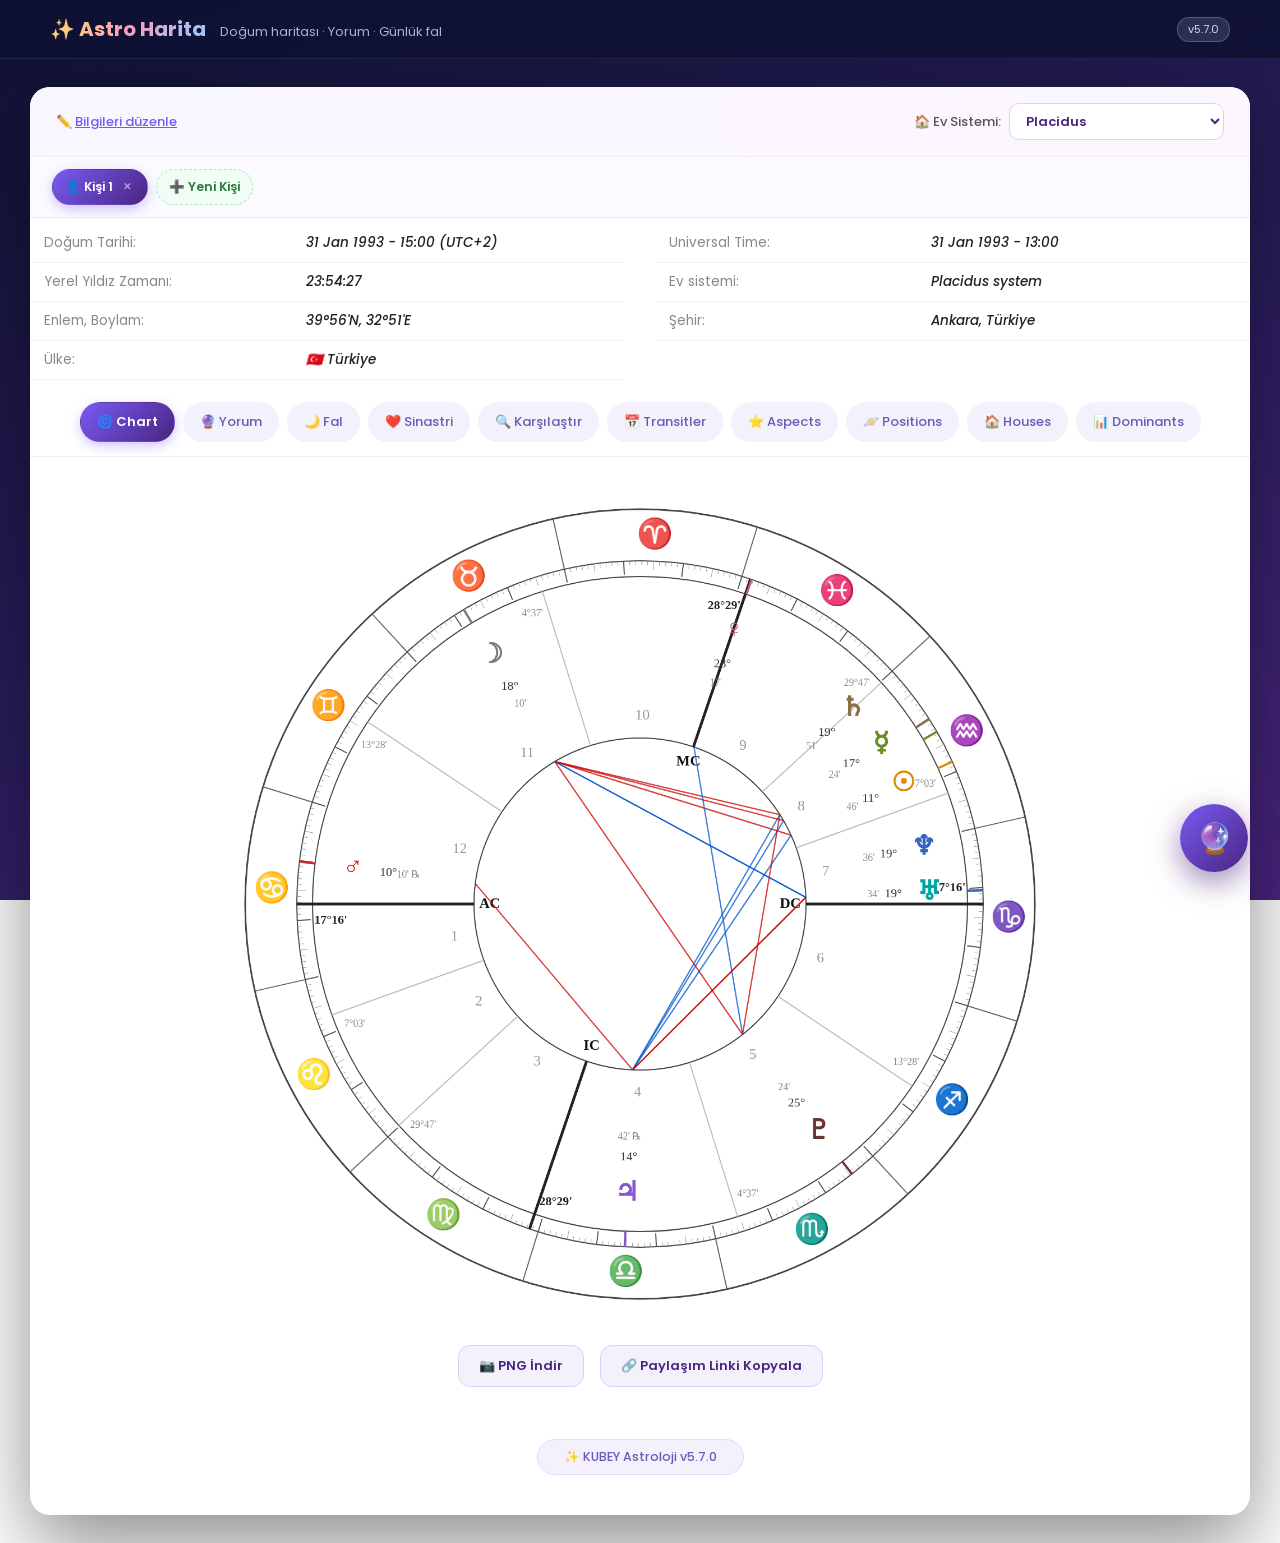
==== commit 0fede36c: "v5.7.0 - Çoklu kişi profilleri: isimli profil kartları (ekle/geçiş/sil, localStorage kalıcı), her pr" ====
--- a/astrology.html
+++ b/astrology.html
@@ -12,7 +12,7 @@
     <meta name="apple-mobile-web-app-status-bar-style" content="black-translucent">
     <link rel="preconnect" href="https://fonts.googleapis.com">
     <link href="https://fonts.googleapis.com/css2?family=Poppins:wght@300;400;500;600;700&display=swap" rel="stylesheet">
-    <link rel="stylesheet" href="astrology.css?v=5.6.0">
+    <link rel="stylesheet" href="astrology.css?v=5.7.0">
 </head>
 <body>
     <!-- Üst Bar -->
@@ -22,7 +22,7 @@
                 <span class="top-bar-title">✨ Astro Harita</span>
                 <span class="top-bar-sub">Doğum haritası · Yorum · Günlük fal</span>
             </div>
-            <span class="badge">v5.6.0</span>
+            <span class="badge">v5.7.0</span>
         </div>
     </div>
 
@@ -44,9 +44,16 @@
             </span>
         </div>
 
+        <!-- Kayıtlı Kişiler -->
+        <div class="profile-bar" id="profile-bar"></div>
+
         <!-- Doğum Bilgileri Formu -->
         <div class="birth-form" id="birth-form" style="display:none;">
             <div class="form-grid">
+                <div>
+                    <label>İsim</label>
+                    <input type="text" id="person-name" placeholder="örn. Ali" autocomplete="off">
+                </div>
                 <div>
                     <label>Doğum Tarihi</label>
                     <input type="date" id="birth-date" value="1993-01-31">
@@ -81,6 +88,7 @@
             <button class="tab" data-tab="yorum">🔮 Yorum</button>
             <button class="tab" data-tab="daily">🌙 Fal</button>
             <button class="tab" data-tab="synastry">❤️ Sinastri</button>
+            <button class="tab" data-tab="compare">🔍 Karşılaştır</button>
             <button class="tab" data-tab="transits">📅 Transitler</button>
             <button class="tab" data-tab="aspects">⭐ Aspects</button>
             <button class="tab" data-tab="positions">🪐 Positions</button>
@@ -140,6 +148,25 @@
             <div id="synastry-content" class="reading"></div>
         </div>
 
+        <div class="tab-content" id="tab-compare">
+            <div class="syn-form compare-form">
+                <h4>🔍 Kayıtlı Kişileri Karşılaştır</h4>
+                <p class="syn-note">"✏️ Bilgileri düzenle" ile birden fazla kişi kaydedin, sonra burada ikisini seçip haritalarını ve tüm verilerini karşılaştırın.</p>
+                <div class="form-grid">
+                    <div>
+                        <label>1. Kişi</label>
+                        <select id="cmp-a"></select>
+                    </div>
+                    <div>
+                        <label>2. Kişi</label>
+                        <select id="cmp-b"></select>
+                    </div>
+                </div>
+                <button id="cmp-btn" class="calc-btn">🔍 Karşılaştır</button>
+            </div>
+            <div id="compare-content" class="reading compare-single"></div>
+        </div>
+
         <div class="tab-content" id="tab-transits">
             <div id="transits-content" class="reading"></div>
         </div>
@@ -169,7 +196,7 @@
             <div id="dominants-content"></div>
         </div>
 
-        <div class="footer-pill">✨ KUBEY Astroloji v5.6.0</div>
+        <div class="footer-pill">✨ KUBEY Astroloji v5.7.0</div>
     </div>
 
     <!-- Chatbot -->
@@ -195,6 +222,6 @@
         </div>
     </div>
 
-    <script src="astrology.js?v=5.6.0"></script>
+    <script src="astrology.js?v=5.7.0"></script>
 </body>
 </html>
--- a/astrology.css
+++ b/astrology.css
@@ -206,6 +206,85 @@
 .calc-btn:hover {
     transform: translateY(-2px);
     box-shadow: 0 10px 24px rgba(122, 90, 245, 0.5);
+}
+
+/* Kişi profilleri çubuğu */
+.profile-bar {
+    display: flex;
+    flex-wrap: wrap;
+    gap: 8px;
+    padding: 12px 22px;
+    background: #fbfaff;
+    border-bottom: 1px solid #eee;
+}
+
+.profile-bar:empty { display: none; }
+
+.profile-chip {
+    display: inline-flex;
+    align-items: center;
+    gap: 6px;
+    padding: 7px 12px;
+    background: white;
+    border: 1.5px solid #d9d2f5;
+    border-radius: 18px;
+    font-size: 12.5px;
+    font-weight: 600;
+    color: #5a4a95;
+    cursor: pointer;
+    transition: all .15s;
+    user-select: none;
+}
+
+.profile-chip:hover { background: #f3f1fc; }
+
+.profile-chip.active {
+    background: linear-gradient(135deg, #7a5af5, #4a2580);
+    color: white;
+    border-color: transparent;
+    box-shadow: 0 4px 12px rgba(122, 90, 245, 0.35);
+}
+
+.profile-chip .chip-x {
+    font-size: 10px;
+    opacity: .55;
+    padding: 2px 4px;
+    border-radius: 50%;
+}
+
+.profile-chip .chip-x:hover { opacity: 1; background: rgba(255,255,255,0.25); }
+
+.profile-chip.add {
+    background: #f0fdf4;
+    border-color: #bbe5c8;
+    color: #2c7a3d;
+    border-style: dashed;
+}
+
+.profile-chip.add:hover { background: #e2f7e9; }
+
+/* Karşılaştırma */
+.compare-form {
+    background: linear-gradient(135deg, #f4f7ff, #eef2fd);
+    border-color: #d5dcf5;
+}
+
+.compare-form h4 { color: #3a56b0; }
+.compare-form .calc-btn { background: linear-gradient(135deg, #4a7bd5, #2c4a9a); box-shadow: 0 6px 18px rgba(74, 123, 213, 0.35); }
+
+.cmp-names {
+    font-size: 17px;
+    font-weight: 600;
+    color: #4a2580;
+    margin-bottom: 6px;
+}
+
+.cmp-table { margin-top: 6px; }
+.cmp-table td small { color: #888; }
+
+@media (min-width: 1024px) {
+    .compare-single { column-count: 1 !important; }
+    .compare-single .cmp-table { max-width: none; }
 }
 
 /* Bilgi tablosu */
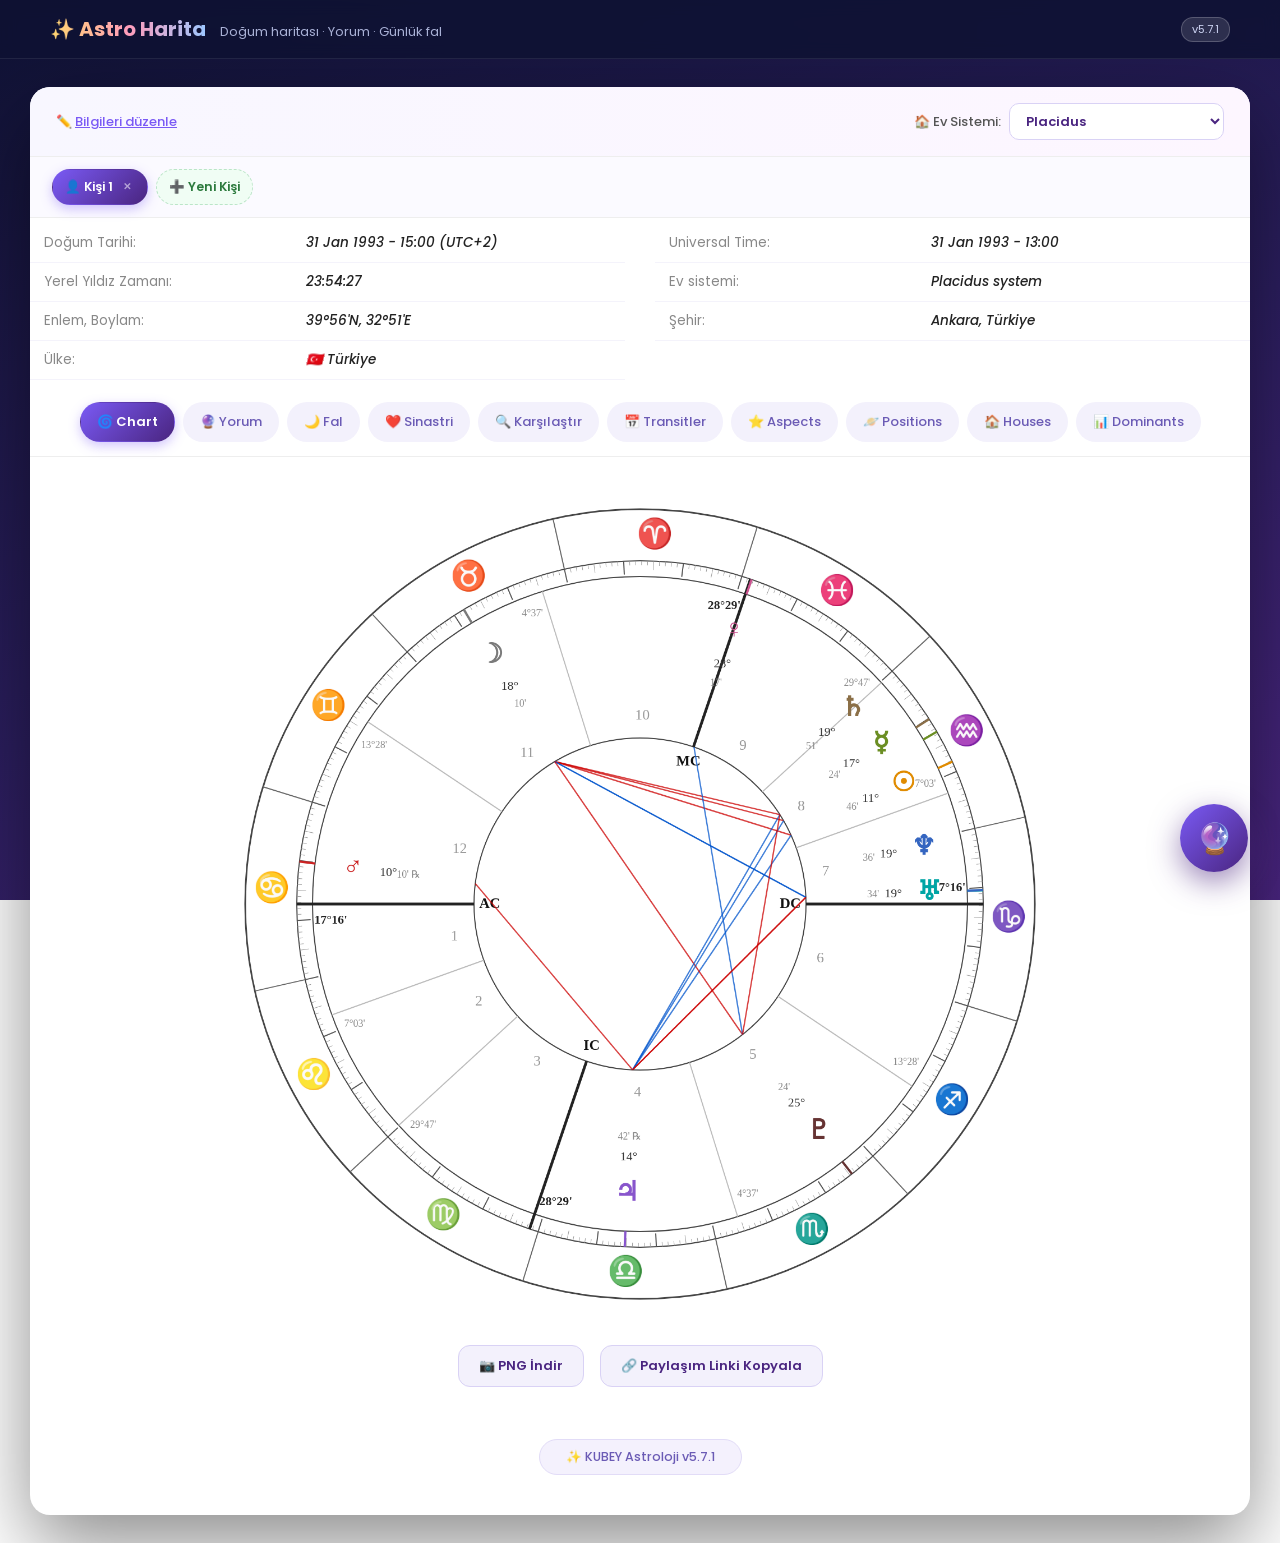
==== commit b1175e01: "v5.7.1 - Doğum bilgisi formu yeniden düzenlendi: mobilde isim ve şehir tam satır, tarih+saat yan yan" ====
--- a/astrology.html
+++ b/astrology.html
@@ -12,7 +12,7 @@
     <meta name="apple-mobile-web-app-status-bar-style" content="black-translucent">
     <link rel="preconnect" href="https://fonts.googleapis.com">
     <link href="https://fonts.googleapis.com/css2?family=Poppins:wght@300;400;500;600;700&display=swap" rel="stylesheet">
-    <link rel="stylesheet" href="astrology.css?v=5.7.0">
+    <link rel="stylesheet" href="astrology.css?v=5.7.1">
 </head>
 <body>
     <!-- Üst Bar -->
@@ -22,7 +22,7 @@
                 <span class="top-bar-title">✨ Astro Harita</span>
                 <span class="top-bar-sub">Doğum haritası · Yorum · Günlük fal</span>
             </div>
-            <span class="badge">v5.7.0</span>
+            <span class="badge">v5.7.1</span>
         </div>
     </div>
 
@@ -50,22 +50,23 @@
         <!-- Doğum Bilgileri Formu -->
         <div class="birth-form" id="birth-form" style="display:none;">
             <div class="form-grid">
-                <div>
-                    <label>İsim</label>
+                <div class="f-name">
+                    <label>👤 İsim</label>
                     <input type="text" id="person-name" placeholder="örn. Ali" autocomplete="off">
                 </div>
-                <div>
-                    <label>Doğum Tarihi</label>
+                <div class="f-date">
+                    <label>📅 Doğum Tarihi</label>
                     <input type="date" id="birth-date" value="1993-01-31">
                 </div>
-                <div>
-                    <label>Doğum Saati</label>
+                <div class="f-time">
+                    <label>🕐 Doğum Saati</label>
                     <input type="time" id="birth-time" value="15:00">
                 </div>
-                <div class="city-search">
-                    <label>Doğum Yeri (dünya geneli şehir ara)</label>
+                <div class="city-search f-city">
+                    <label>📍 Doğum Yeri</label>
                     <input type="text" id="city-input" value="Ankara, Türkiye" placeholder="Şehir yazın: İstanbul, Berlin, New York..." autocomplete="off">
                     <div class="city-results" id="city-results"></div>
+                    <div class="place-confirm" id="place-confirm"></div>
                 </div>
             </div>
             <button id="calc-btn" class="calc-btn">✨ Haritayı Hesapla</button>
@@ -129,18 +130,19 @@
                 <h4>❤️ Partner Doğum Bilgileri</h4>
                 <p class="syn-note">Sizin haritanız yukarıdaki bilgilerden alınır; partnerinizin bilgilerini girin ve uyumu hesaplayın.</p>
                 <div class="form-grid">
-                    <div>
-                        <label>Doğum Tarihi</label>
+                    <div class="f-date">
+                        <label>📅 Doğum Tarihi</label>
                         <input type="date" id="p-date" value="1995-03-24">
                     </div>
-                    <div>
-                        <label>Doğum Saati</label>
+                    <div class="f-time">
+                        <label>🕐 Doğum Saati</label>
                         <input type="time" id="p-time" value="07:30">
                     </div>
-                    <div class="city-search">
-                        <label>Doğum Yeri</label>
+                    <div class="city-search f-city">
+                        <label>📍 Doğum Yeri</label>
                         <input type="text" id="p-city-input" value="Ankara, Türkiye" placeholder="Şehir ara..." autocomplete="off">
                         <div class="city-results" id="p-city-results"></div>
+                        <div class="place-confirm" id="p-place-confirm"></div>
                     </div>
                 </div>
                 <button id="syn-btn" class="calc-btn">💞 Uyumu Hesapla</button>
@@ -196,7 +198,7 @@
             <div id="dominants-content"></div>
         </div>
 
-        <div class="footer-pill">✨ KUBEY Astroloji v5.7.0</div>
+        <div class="footer-pill">✨ KUBEY Astroloji v5.7.1</div>
     </div>
 
     <!-- Chatbot -->
@@ -222,6 +224,6 @@
         </div>
     </div>
 
-    <script src="astrology.js?v=5.7.0"></script>
+    <script src="astrology.js?v=5.7.1"></script>
 </body>
 </html>
--- a/astrology.css
+++ b/astrology.css
@@ -125,28 +125,50 @@
 
 .form-grid {
     display: grid;
-    grid-template-columns: repeat(auto-fit, minmax(170px, 1fr));
+    grid-template-columns: 1fr 1fr;
     gap: 14px;
-    margin-bottom: 14px;
-}
+    margin-bottom: 16px;
+    align-items: start;
+}
+
+/* İsim ve şehir alanları mobilde tam satır kaplar; tarih + saat yan yana */
+.form-grid .f-name,
+.form-grid .f-city { grid-column: 1 / -1; }
 
 .birth-form label {
     display: block;
     font-size: 12px;
     color: #777;
-    margin-bottom: 5px;
+    margin-bottom: 6px;
     font-weight: 500;
+    white-space: nowrap;
+    overflow: hidden;
+    text-overflow: ellipsis;
 }
 
 .birth-form input,
 .birth-form select {
     width: 100%;
+    min-width: 0;
+    height: 44px;
     padding: 10px 12px;
     border: 1.5px solid #ddd;
     border-radius: 10px;
-    font-size: 13px;
+    font-size: 14px;
     background: white;
+    color: #333;
     font-family: inherit;
+    -webkit-appearance: none;
+    appearance: none;
+}
+
+/* iOS'ta tarih/saat alanlarının içeriği sola hizalı ve aynı yükseklikte kalsın */
+.birth-form input[type="date"],
+.birth-form input[type="time"] {
+    display: flex;
+    align-items: center;
+    text-align: left;
+    -webkit-text-fill-color: #333;
 }
 
 .birth-form input:focus,
@@ -189,13 +211,31 @@
 .city-item.muted:hover { background: white; }
 .city-item .ci-country { color: #8a7aa5; font-size: 12px; margin-left: 4px; }
 
+/* Seçilen yerin onay satırı */
+.place-confirm {
+    display: none;
+    margin-top: 7px;
+    padding: 7px 11px;
+    background: #f1fdf5;
+    border: 1px solid #c6ecd2;
+    border-radius: 9px;
+    font-size: 12px;
+    color: #2c7a3d;
+    line-height: 1.5;
+}
+
+.place-confirm.show { display: block; }
+.place-confirm .pc-coords { color: #6da97c; font-size: 11px; }
+
 .calc-btn {
+    display: block;
+    width: 100%;
     background: linear-gradient(135deg, #7a5af5, #4a2580);
     color: white;
     border: none;
-    padding: 12px 28px;
+    padding: 13px 28px;
     border-radius: 12px;
-    font-size: 14px;
+    font-size: 15px;
     font-weight: 600;
     cursor: pointer;
     font-family: inherit;
@@ -679,6 +719,8 @@
 .syn-form input,
 .syn-form select {
     width: 100%;
+    min-width: 0;
+    height: 44px;
     padding: 10px 12px;
     border: 1.5px solid #eeced9;
     border-radius: 10px;
@@ -874,6 +916,12 @@
     .info-table td { padding: 9px 26px; }
     .edit-link-row, .birth-form { padding-left: 26px; padding-right: 26px; }
     .chart-actions { gap: 16px; }
+    
+    /* Geniş ekranda: isim + tarih + saat tek satır, şehir tam satır */
+    .form-grid { grid-template-columns: 1fr 1fr 1fr; }
+    .form-grid .f-name { grid-column: auto; }
+    .compare-form .form-grid { grid-template-columns: 1fr 1fr; }
+    .calc-btn { width: auto; display: inline-block; }
 }
 
 /* Yatay tablet / küçük masaüstü (1024px+) */
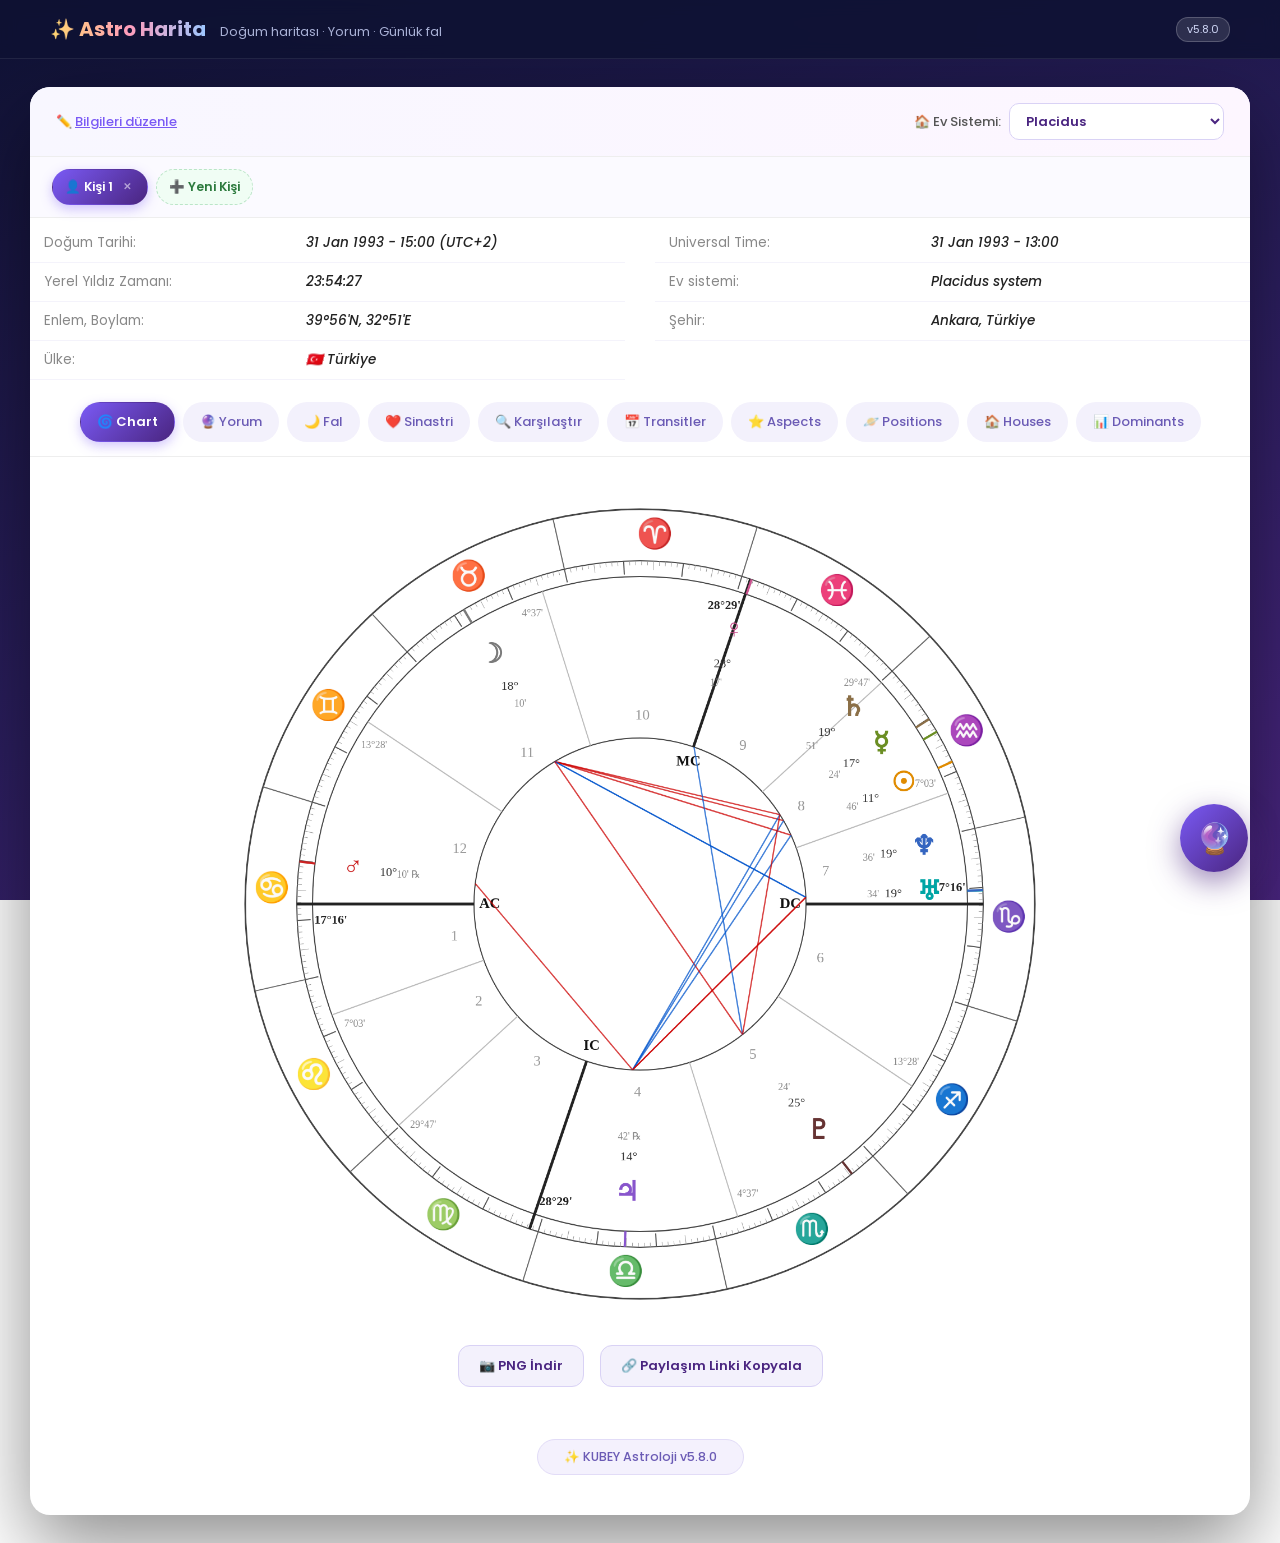
==== commit 62074354: "v5.8.0 - Açı Matrisi (Aspectarian): Astrodienst tarzı üçgen açı tablosu — 10 gezegen + AC/MC, majör " ====
--- a/astrology.html
+++ b/astrology.html
@@ -12,7 +12,7 @@
     <meta name="apple-mobile-web-app-status-bar-style" content="black-translucent">
     <link rel="preconnect" href="https://fonts.googleapis.com">
     <link href="https://fonts.googleapis.com/css2?family=Poppins:wght@300;400;500;600;700&display=swap" rel="stylesheet">
-    <link rel="stylesheet" href="astrology.css?v=5.7.1">
+    <link rel="stylesheet" href="astrology.css?v=5.8.0">
 </head>
 <body>
     <!-- Üst Bar -->
@@ -22,7 +22,7 @@
                 <span class="top-bar-title">✨ Astro Harita</span>
                 <span class="top-bar-sub">Doğum haritası · Yorum · Günlük fal</span>
             </div>
-            <span class="badge">v5.7.1</span>
+            <span class="badge">v5.8.0</span>
         </div>
     </div>
 
@@ -174,6 +174,15 @@
         </div>
 
         <div class="tab-content" id="tab-aspects">
+            <div class="grid-section">
+                <h4 class="grid-title">🔺 Açı Matrisi (Aspectarian)</h4>
+                <p class="grid-note">Klasik harita çıktılarındaki üçgen tablo: her hücre, satır ve sütundaki iki gezegen arasındaki açıyı gösterir. AC (Yükselen) ve MC dahildir.</p>
+                <div class="aspect-grid-wrap">
+                    <table class="aspect-grid" id="aspect-grid"></table>
+                </div>
+                <div class="grid-legend" id="grid-legend"></div>
+            </div>
+            <h4 class="grid-title">📋 Açı Listesi</h4>
             <table class="data-table" id="aspects-table">
                 <thead><tr><th>Gezegen</th><th>Aspect</th><th>Gezegen</th><th>Orb</th></tr></thead>
                 <tbody></tbody>
@@ -198,7 +207,7 @@
             <div id="dominants-content"></div>
         </div>
 
-        <div class="footer-pill">✨ KUBEY Astroloji v5.7.1</div>
+        <div class="footer-pill">✨ KUBEY Astroloji v5.8.0</div>
     </div>
 
     <!-- Chatbot -->
@@ -224,6 +233,6 @@
         </div>
     </div>
 
-    <script src="astrology.js?v=5.7.1"></script>
+    <script src="astrology.js?v=5.8.0"></script>
 </body>
 </html>
--- a/astrology.css
+++ b/astrology.css
@@ -406,6 +406,86 @@
 }
 
 .data-table tr:nth-child(even) { background: #faf9ff; }
+
+/* ============ AÇI MATRİSİ (ASPECTARIAN) ============ */
+.grid-section { margin-bottom: 22px; }
+
+.grid-title {
+    font-size: 14px;
+    color: #4a2580;
+    font-weight: 600;
+    margin-bottom: 4px;
+}
+
+.grid-note {
+    font-size: 12px;
+    color: #888;
+    margin-bottom: 12px;
+    line-height: 1.5;
+}
+
+.aspect-grid-wrap {
+    overflow-x: auto;
+    -webkit-overflow-scrolling: touch;
+    padding-bottom: 4px;
+}
+
+.aspect-grid {
+    border-collapse: collapse;
+    margin: 0 auto;
+}
+
+.aspect-grid td {
+    width: 34px;
+    height: 34px;
+    min-width: 34px;
+    text-align: center;
+    vertical-align: middle;
+    border: 1px solid #e2ddf5;
+    padding: 0;
+    line-height: 1.05;
+}
+
+.aspect-grid .ag-cell { background: white; }
+.aspect-grid .ag-cell.empty { background: #fbfaff; }
+
+.aspect-grid .ag-sym {
+    display: block;
+    font-size: 15px;
+    font-weight: 700;
+}
+
+.aspect-grid .ag-orb {
+    display: block;
+    font-size: 8.5px;
+    color: #999;
+}
+
+.aspect-grid .ag-diag {
+    background: linear-gradient(135deg, #f4f0ff, #ece5fc);
+    font-size: 15px;
+    font-weight: 700;
+    border: 1px solid #cfc4ef;
+}
+
+.grid-legend {
+    display: flex;
+    flex-wrap: wrap;
+    gap: 6px 16px;
+    margin-top: 12px;
+    font-size: 11.5px;
+    color: #666;
+    justify-content: center;
+}
+
+.grid-legend .gl-item { white-space: nowrap; }
+.grid-legend .ag-sym { display: inline; font-size: 13px; }
+
+@media (max-width: 480px) {
+    .aspect-grid td { width: 28px; height: 30px; min-width: 28px; }
+    .aspect-grid .ag-sym { font-size: 13px; }
+    .aspect-grid .ag-orb { font-size: 7.5px; }
+}
 
 /* Yorum & Günlük Fal */
 .reading { padding: 4px 8px; }
